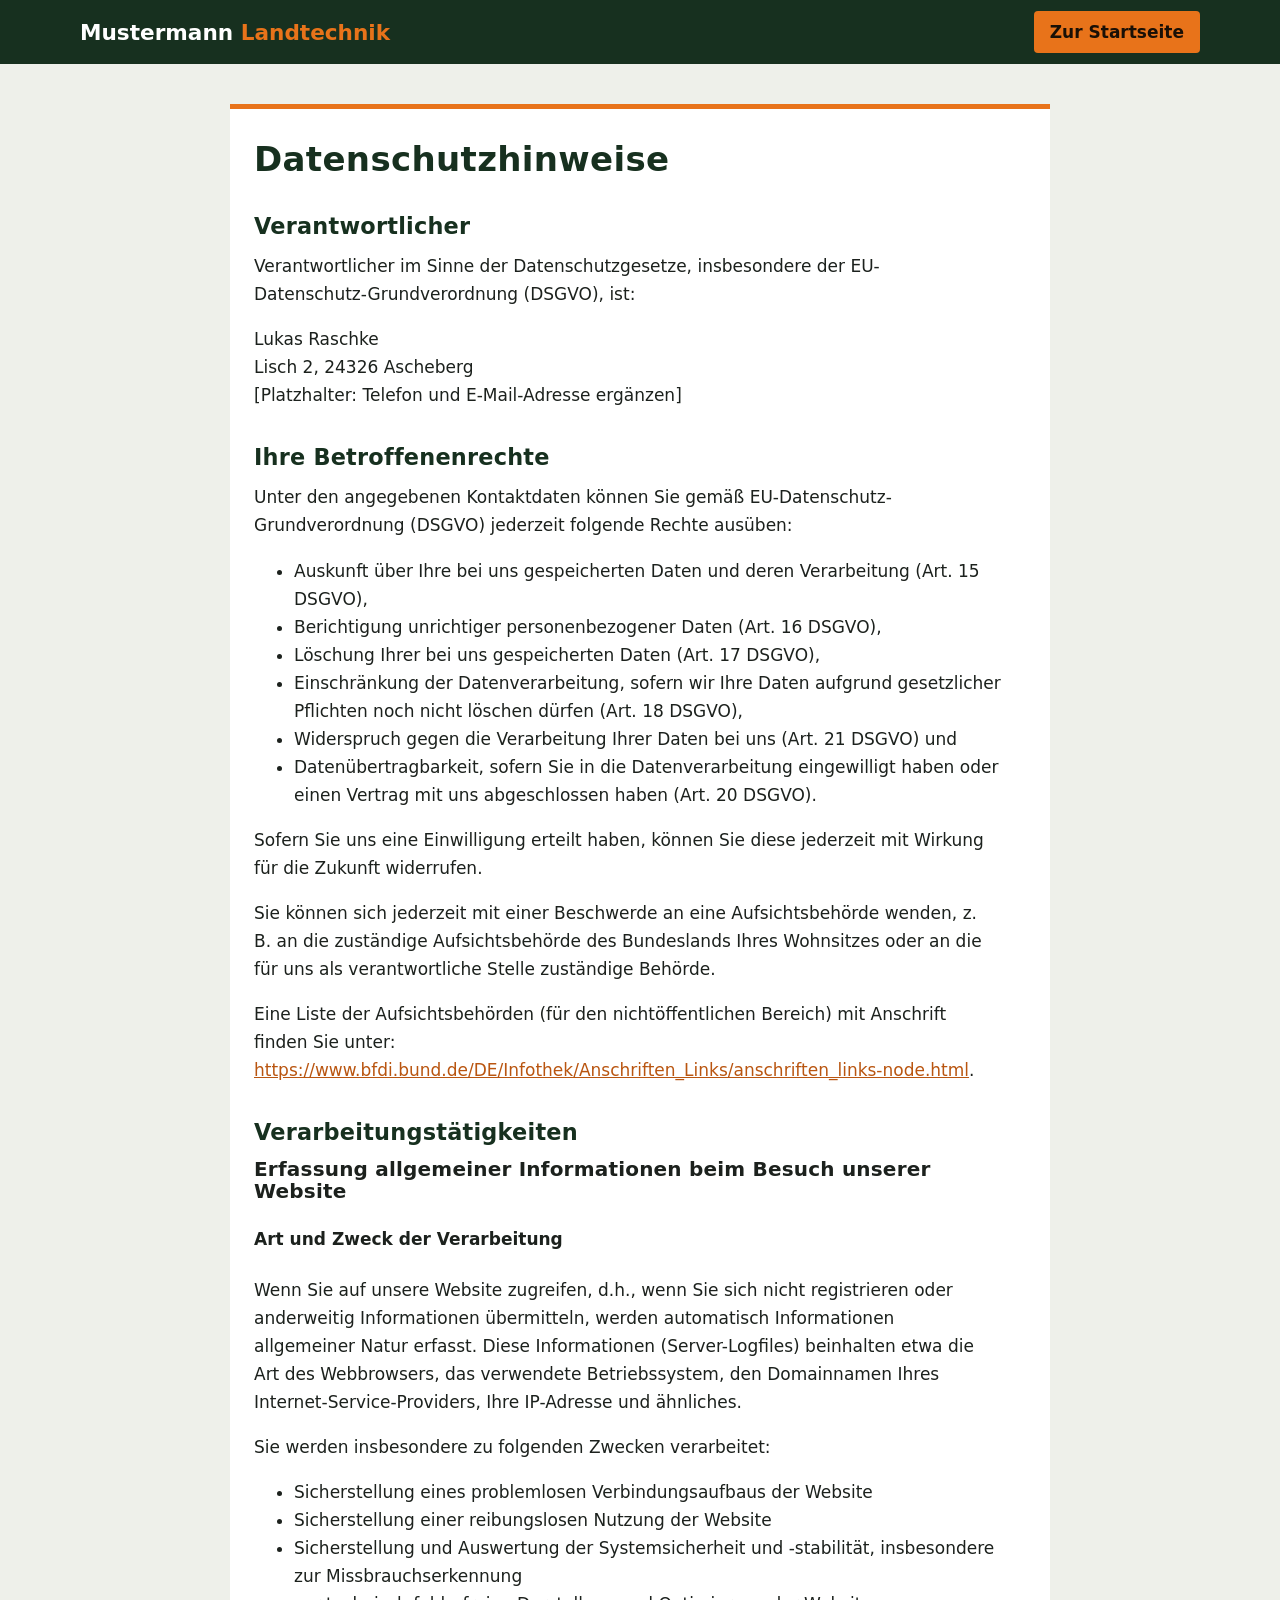
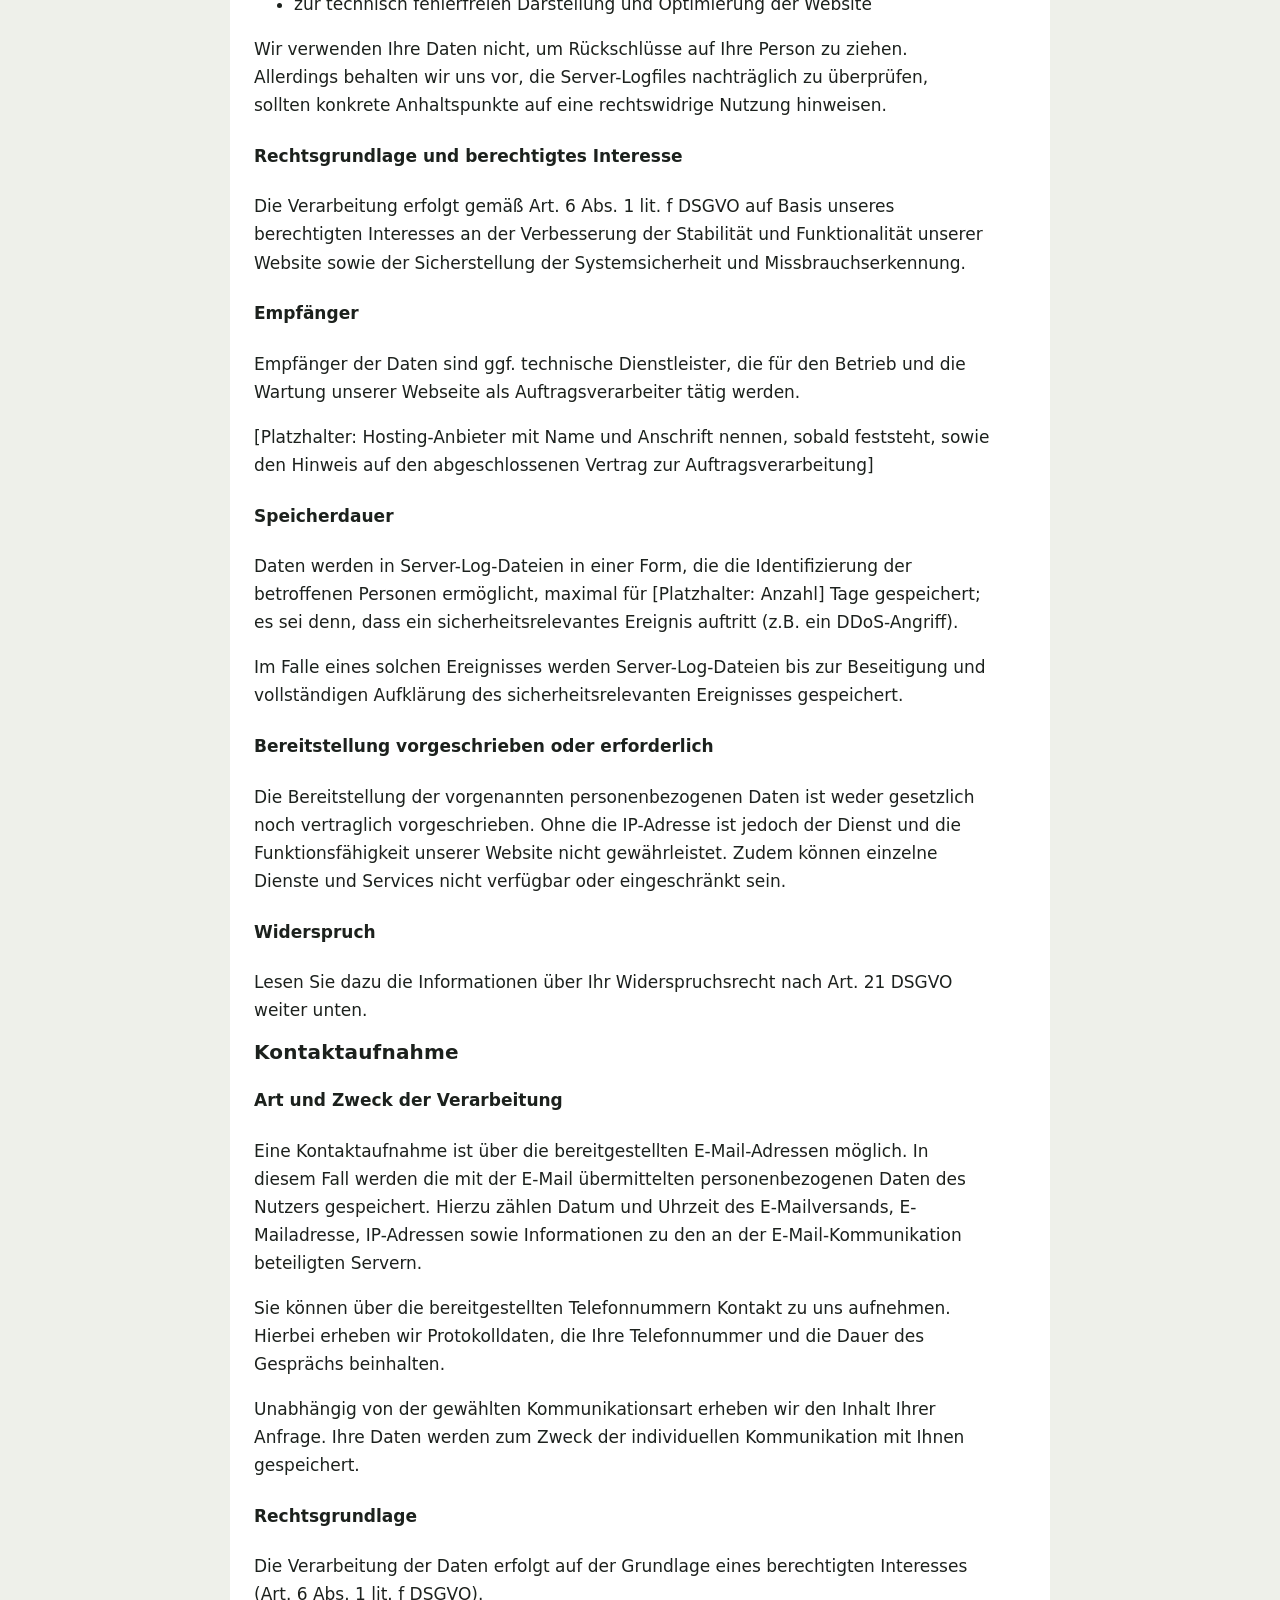
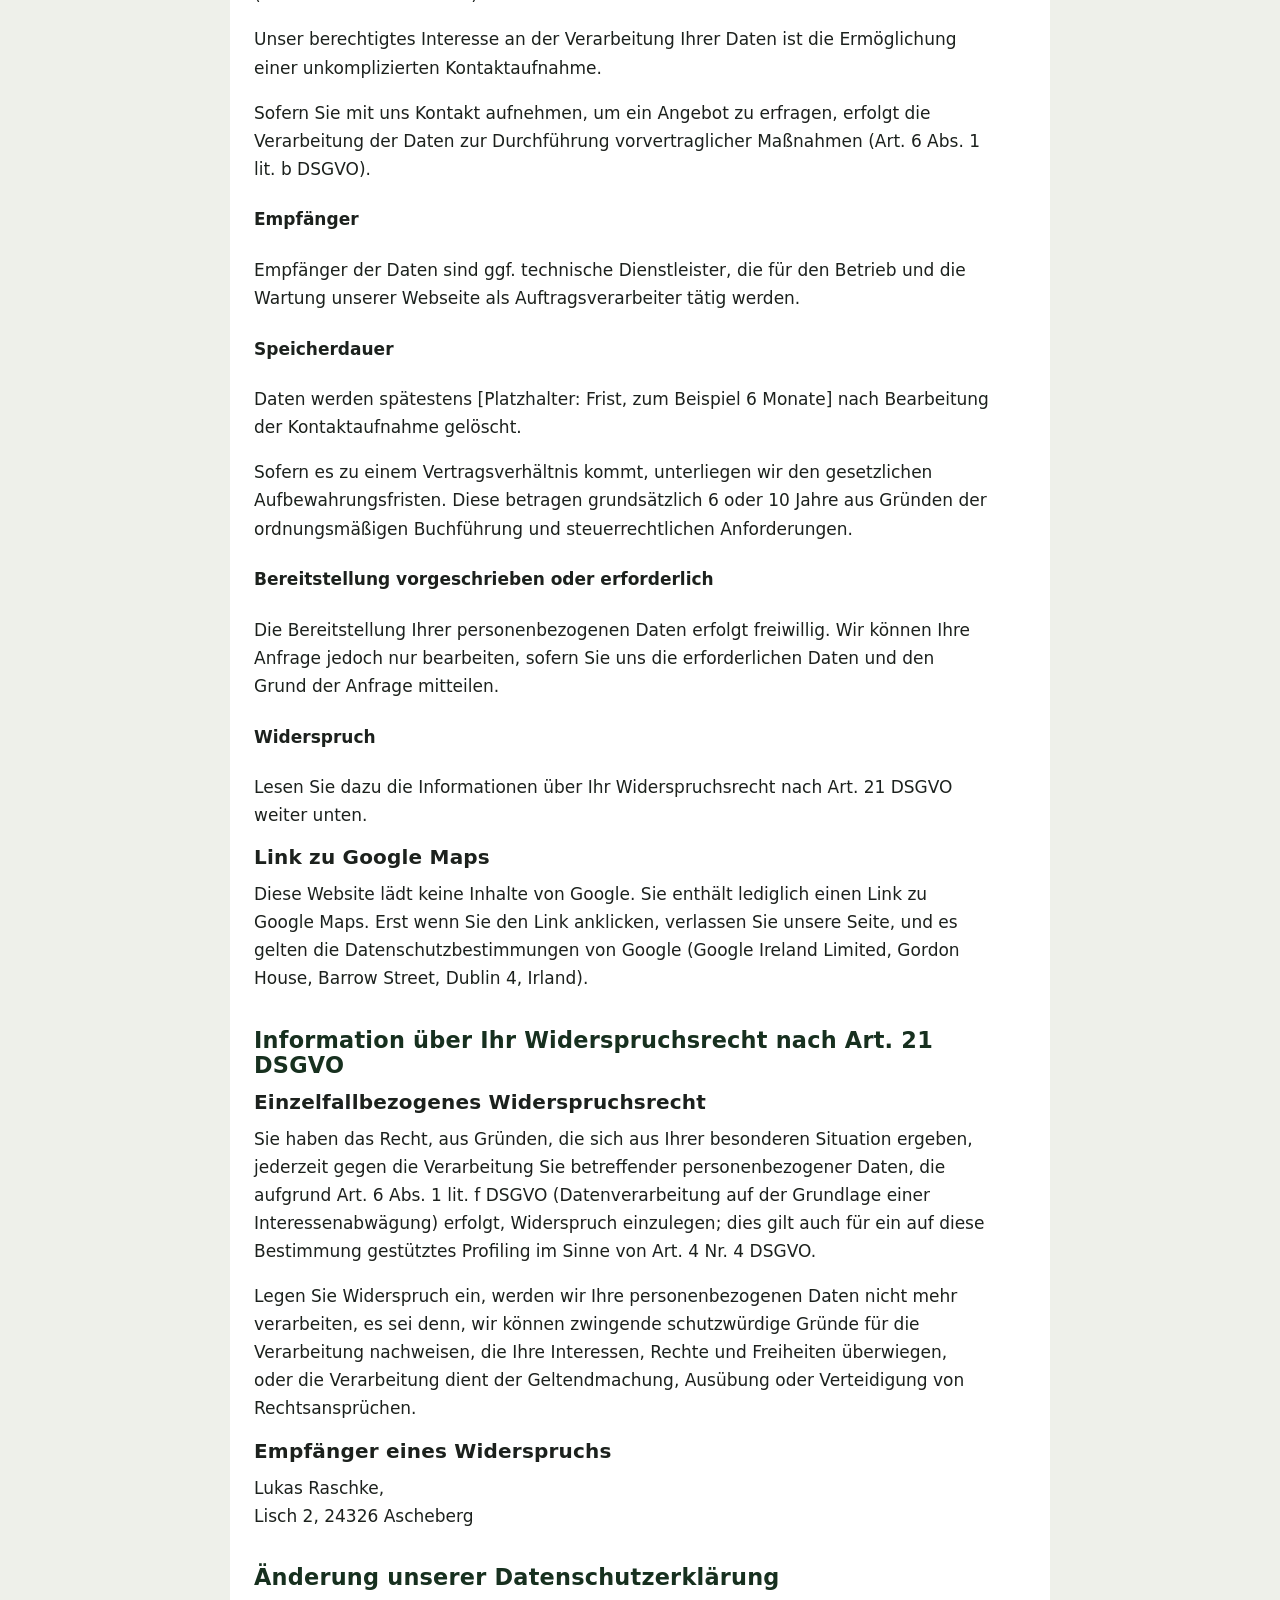
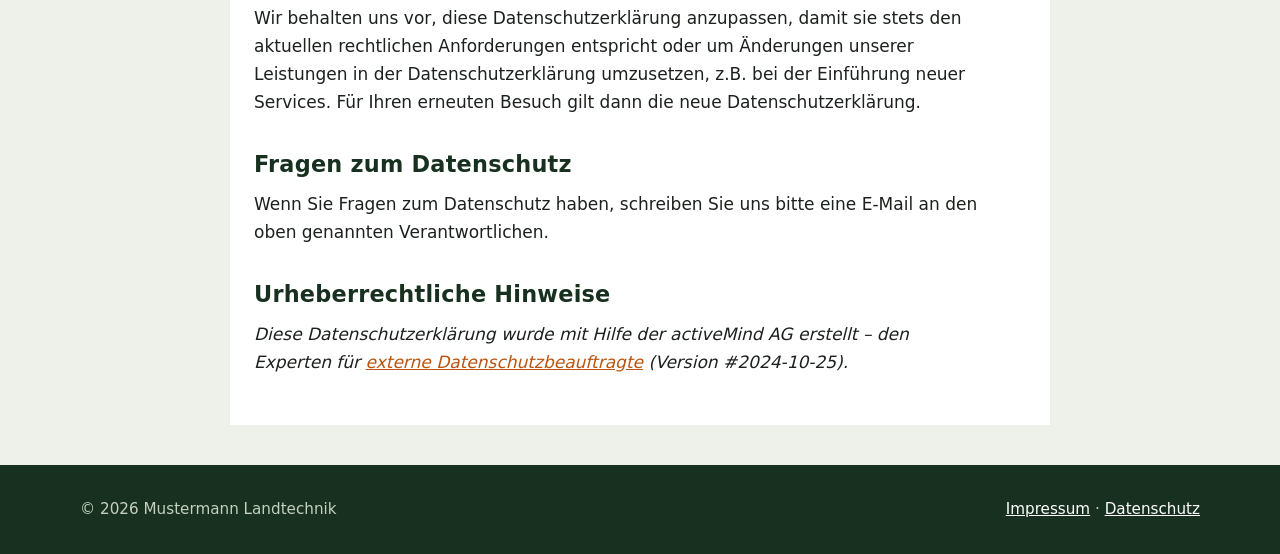
==== datenschutz.html @ 5ae8436a "Add files via upload" ====
<!DOCTYPE html>
<html lang="de">
<head>
<meta charset="utf-8">
<meta name="viewport" content="width=device-width, initial-scale=1">
<title>Datenschutzerklärung – Mustermann Landtechnik</title>
<meta name="robots" content="noindex">
<link rel="stylesheet" href="css/style.css">
</head>
<body>
<header class="kopf"><div class="wrap">
  <a class="logo" href="index.html">Mustermann <span>Landtechnik</span></a>
  <nav class="nav"><a class="anruf" href="index.html">Zur Startseite</a></nav>
</div></header>

<main class="recht">
<h1>Datenschutzhinweise</h1>

<h2>Verantwortlicher</h2>
<p>Verantwortlicher im Sinne der Datenschutzgesetze, insbesondere der EU-Datenschutz-Grundverordnung (DSGVO), ist:</p>
<p>Lukas Raschke<br>Lisch 2, 24326 Ascheberg<br>[Platzhalter: Telefon und E-Mail-Adresse ergänzen]</p>

<h2>Ihre Betroffenenrechte</h2>
<p>Unter den angegebenen Kontaktdaten können Sie gemäß EU-Datenschutz-Grundverordnung (DSGVO) jederzeit folgende Rechte ausüben:</p>
<ul>
<li>Auskunft über Ihre bei uns gespeicherten Daten und deren Verarbeitung (Art. 15 DSGVO),</li>
<li>Berichtigung unrichtiger personenbezogener Daten (Art. 16 DSGVO),</li>
<li>Löschung Ihrer bei uns gespeicherten Daten (Art. 17 DSGVO),</li>
<li>Einschränkung der Datenverarbeitung, sofern wir Ihre Daten aufgrund gesetzlicher Pflichten noch nicht löschen dürfen (Art. 18 DSGVO),</li>
<li>Widerspruch gegen die Verarbeitung Ihrer Daten bei uns (Art. 21 DSGVO) und</li>
<li>Datenübertragbarkeit, sofern Sie in die Datenverarbeitung eingewilligt haben oder einen Vertrag mit uns abgeschlossen haben (Art. 20 DSGVO).</li>
</ul>
<p>Sofern Sie uns eine Einwilligung erteilt haben, können Sie diese jederzeit mit Wirkung für die Zukunft widerrufen.</p>
<p>Sie können sich jederzeit mit einer Beschwerde an eine Aufsichtsbehörde wenden, z. B. an die zuständige Aufsichtsbehörde des Bundeslands Ihres Wohnsitzes oder an die für uns als verantwortliche Stelle zuständige Behörde.</p>
<p>Eine Liste der Aufsichtsbehörden (für den nichtöffentlichen Bereich) mit Anschrift finden Sie unter: <a href="https://www.bfdi.bund.de/DE/Infothek/Anschriften_Links/anschriften_links-node.html">https://www.bfdi.bund.de/DE/Infothek/Anschriften_Links/anschriften_links-node.html</a>.</p>

<h2>Verarbeitungstätigkeiten</h2>
<h3>Erfassung allgemeiner Informationen beim Besuch unserer Website</h3>
<h4>Art und Zweck der Verarbeitung</h4>
<p>Wenn Sie auf unsere Website zugreifen, d.h., wenn Sie sich nicht registrieren oder anderweitig Informationen übermitteln, werden automatisch Informationen allgemeiner Natur erfasst. Diese Informationen (Server-Logfiles) beinhalten etwa die Art des Webbrowsers, das verwendete Betriebssystem, den Domainnamen Ihres Internet-Service-Providers, Ihre IP-Adresse und ähnliches.</p>
<p>Sie werden insbesondere zu folgenden Zwecken verarbeitet:</p>
<ul>
<li>Sicherstellung eines problemlosen Verbindungsaufbaus der Website</li>
<li>Sicherstellung einer reibungslosen Nutzung der Website</li>
<li>Sicherstellung und Auswertung der Systemsicherheit und -stabilität, insbesondere zur Missbrauchserkennung</li>
<li>zur technisch fehlerfreien Darstellung und Optimierung der Website</li>
</ul>
<p>Wir verwenden Ihre Daten nicht, um Rückschlüsse auf Ihre Person zu ziehen. Allerdings behalten wir uns vor, die Server-Logfiles nachträglich zu überprüfen, sollten konkrete Anhaltspunkte auf eine rechtswidrige Nutzung hinweisen.</p>
<h4>Rechtsgrundlage und berechtigtes Interesse</h4>
<p>Die Verarbeitung erfolgt gemäß Art. 6 Abs. 1 lit. f DSGVO auf Basis unseres berechtigten Interesses an der Verbesserung der Stabilität und Funktionalität unserer Website sowie der Sicherstellung der Systemsicherheit und Missbrauchserkennung.</p>
<h4>Empfänger</h4>
<p>Empfänger der Daten sind ggf. technische Dienstleister, die für den Betrieb und die Wartung unserer Webseite als Auftragsverarbeiter tätig werden.</p>
<p>[Platzhalter: Hosting-Anbieter mit Name und Anschrift nennen, sobald feststeht, sowie den Hinweis auf den abgeschlossenen Vertrag zur Auftragsverarbeitung]</p>
<h4>Speicherdauer</h4>
<p>Daten werden in Server-Log-Dateien in einer Form, die die Identifizierung der betroffenen Personen ermöglicht, maximal für [Platzhalter: Anzahl] Tage gespeichert; es sei denn, dass ein sicherheitsrelevantes Ereignis auftritt (z.B. ein DDoS-Angriff).</p>
<p>Im Falle eines solchen Ereignisses werden Server-Log-Dateien bis zur Beseitigung und vollständigen Aufklärung des sicherheitsrelevanten Ereignisses gespeichert.</p>
<h4>Bereitstellung vorgeschrieben oder erforderlich</h4>
<p>Die Bereitstellung der vorgenannten personenbezogenen Daten ist weder gesetzlich noch vertraglich vorgeschrieben. Ohne die IP-Adresse ist jedoch der Dienst und die Funktionsfähigkeit unserer Website nicht gewährleistet. Zudem können einzelne Dienste und Services nicht verfügbar oder eingeschränkt sein.</p>
<h4>Widerspruch</h4>
<p>Lesen Sie dazu die Informationen über Ihr Widerspruchsrecht nach Art. 21 DSGVO weiter unten.</p>

<h3>Kontaktaufnahme</h3>
<h4>Art und Zweck der Verarbeitung</h4>
<p>Eine Kontaktaufnahme ist über die bereitgestellten E-Mail-Adressen möglich. In diesem Fall werden die mit der E-Mail übermittelten personenbezogenen Daten des Nutzers gespeichert. Hierzu zählen Datum und Uhrzeit des E-Mailversands, E-Mailadresse, IP-Adressen sowie Informationen zu den an der E-Mail-Kommunikation beteiligten Servern.</p>
<p>Sie können über die bereitgestellten Telefonnummern Kontakt zu uns aufnehmen. Hierbei erheben wir Protokolldaten, die Ihre Telefonnummer und die Dauer des Gesprächs beinhalten.</p>
<p>Unabhängig von der gewählten Kommunikationsart erheben wir den Inhalt Ihrer Anfrage. Ihre Daten werden zum Zweck der individuellen Kommunikation mit Ihnen gespeichert.</p>
<h4>Rechtsgrundlage</h4>
<p>Die Verarbeitung der Daten erfolgt auf der Grundlage eines berechtigten Interesses (Art. 6 Abs. 1 lit. f DSGVO).</p>
<p>Unser berechtigtes Interesse an der Verarbeitung Ihrer Daten ist die Ermöglichung einer unkomplizierten Kontaktaufnahme.</p>
<p>Sofern Sie mit uns Kontakt aufnehmen, um ein Angebot zu erfragen, erfolgt die Verarbeitung der Daten zur Durchführung vorvertraglicher Maßnahmen (Art. 6 Abs. 1 lit. b DSGVO).</p>
<h4>Empfänger</h4>
<p>Empfänger der Daten sind ggf. technische Dienstleister, die für den Betrieb und die Wartung unserer Webseite als Auftragsverarbeiter tätig werden.</p>
<h4>Speicherdauer</h4>
<p>Daten werden spätestens [Platzhalter: Frist, zum Beispiel 6 Monate] nach Bearbeitung der Kontaktaufnahme gelöscht.</p>
<p>Sofern es zu einem Vertragsverhältnis kommt, unterliegen wir den gesetzlichen Aufbewahrungsfristen. Diese betragen grundsätzlich 6 oder 10 Jahre aus Gründen der ordnungsmäßigen Buchführung und steuerrechtlichen Anforderungen.</p>
<h4>Bereitstellung vorgeschrieben oder erforderlich</h4>
<p>Die Bereitstellung Ihrer personenbezogenen Daten erfolgt freiwillig. Wir können Ihre Anfrage jedoch nur bearbeiten, sofern Sie uns die erforderlichen Daten und den Grund der Anfrage mitteilen.</p>
<h4>Widerspruch</h4>
<p>Lesen Sie dazu die Informationen über Ihr Widerspruchsrecht nach Art. 21 DSGVO weiter unten.</p>

<h3>Link zu Google Maps</h3>
<p>Diese Website lädt keine Inhalte von Google. Sie enthält lediglich einen Link zu Google Maps. Erst wenn Sie den Link anklicken, verlassen Sie unsere Seite, und es gelten die Datenschutzbestimmungen von Google (Google Ireland Limited, Gordon House, Barrow Street, Dublin 4, Irland).</p>

<h2>Information über Ihr Widerspruchsrecht nach Art. 21 DSGVO</h2>
<h3>Einzelfallbezogenes Widerspruchsrecht</h3>
<p>Sie haben das Recht, aus Gründen, die sich aus Ihrer besonderen Situation ergeben, jederzeit gegen die Verarbeitung Sie betreffender personenbezogener Daten, die aufgrund Art. 6 Abs. 1 lit. f DSGVO (Datenverarbeitung auf der Grundlage einer Interessenabwägung) erfolgt, Widerspruch einzulegen; dies gilt auch für ein auf diese Bestimmung gestütztes Profiling im Sinne von Art. 4 Nr. 4 DSGVO.</p>
<p>Legen Sie Widerspruch ein, werden wir Ihre personenbezogenen Daten nicht mehr verarbeiten, es sei denn, wir können zwingende schutzwürdige Gründe für die Verarbeitung nachweisen, die Ihre Interessen, Rechte und Freiheiten überwiegen, oder die Verarbeitung dient der Geltendmachung, Ausübung oder Verteidigung von Rechtsansprüchen.</p>
<h3>Empfänger eines Widerspruchs</h3>
<p>Lukas Raschke,<br>Lisch 2, 24326 Ascheberg</p>

<h2>Änderung unserer Datenschutzerklärung</h2>
<p>Wir behalten uns vor, diese Datenschutzerklärung anzupassen, damit sie stets den aktuellen rechtlichen Anforderungen entspricht oder um Änderungen unserer Leistungen in der Datenschutzerklärung umzusetzen, z.B. bei der Einführung neuer Services. Für Ihren erneuten Besuch gilt dann die neue Datenschutzerklärung.</p>
<h2>Fragen zum Datenschutz</h2>
<p>Wenn Sie Fragen zum Datenschutz haben, schreiben Sie uns bitte eine E-Mail an den oben genannten Verantwortlichen.</p>
<h2>Urheberrechtliche Hinweise</h2>
<p><em>Diese Datenschutzerklärung wurde mit Hilfe der activeMind AG erstellt – den Experten für <a href="https://www.activemind.de/datenschutz/datenschutzbeauftragter/" target="_blank" rel="noopener">externe Datenschutzbeauftragte</a> (Version #2024-10-25).</em></p>
</main>

<footer class="fuss"><div class="wrap">
  <span>© 2026 Mustermann Landtechnik</span>
  <span><a href="impressum.html">Impressum</a> · <a href="datenschutz.html">Datenschutz</a></span>
</div></footer>
</body>
</html>
---- css/style.css ----
/* Mustermann Landtechnik – Stylesheet
   Farben und Schrift oben in :root anpassen */
:root{
  --wald:#17301f; --wald-hell:#24472f; --orange:#e8731a; --orange-dunkel:#b95510;
  --papier:#eef0ea; --weiss:#fff; --text:#1c211d; --grau:#5d665f; --linie:#d3d8cf;
  --head:"Bahnschrift","DIN Alternate","Arial Narrow","Roboto Condensed",system-ui,sans-serif;
  --body:system-ui,-apple-system,"Segoe UI",Roboto,sans-serif;
}
*{box-sizing:border-box}
html{scroll-behavior:smooth;scroll-padding-top:5rem}
body{margin:0;font:1.0625rem/1.65 var(--body);color:var(--text);background:var(--papier)}
img{max-width:100%;display:block}
a{color:var(--orange-dunkel)}
a:focus-visible,button:focus-visible{outline:3px solid var(--orange);outline-offset:2px}
h1,h2,h3{font-family:var(--head);line-height:1.1;margin:0 0 .6em;letter-spacing:.01em}
h2{font-size:clamp(1.7rem,3vw,2.2rem);color:var(--wald)}
h3{font-size:1.25rem}
p{margin:0 0 1em;max-width:68ch}
.wrap{max-width:1160px;margin:0 auto;padding:0 1.25rem}

/* Kopfzeile */
.kopf{position:sticky;top:0;z-index:10;background:var(--wald);color:#fff}
.kopf .wrap{display:flex;align-items:center;justify-content:space-between;gap:1rem;min-height:4rem}
.logo{font:700 1.35rem var(--head);color:#fff;text-decoration:none}
.logo span{color:var(--orange)}
.nav{display:flex;gap:1.4rem;align-items:center}
.nav a{color:#dfe7dc;text-decoration:none;font-weight:500}
.nav a:hover{color:#fff}
.nav .anruf{background:var(--orange);color:#1a1006;padding:.45rem 1rem;border-radius:4px;font-weight:700}

/* Einstieg */
.hero{background:var(--wald);color:#fff;position:relative;overflow:hidden;padding:4.5rem 0 5rem}
.hero::after{content:"";position:absolute;right:-6%;top:0;bottom:0;width:34%;background:var(--orange);transform:skewX(-14deg);opacity:.95}
.hero .wrap{position:relative;z-index:1}
.hero h1{font-size:clamp(2.6rem,7vw,5rem);max-width:12ch;margin-bottom:.4em}
.hero p{font-size:1.2rem;color:#d5dfd2;max-width:46ch}
.knoepfe{display:flex;flex-wrap:wrap;gap:.8rem;margin-top:1.6rem}
.knopf{display:inline-block;padding:.8rem 1.4rem;border-radius:4px;font-weight:700;text-decoration:none;border:2px solid #fff;color:#fff}
.knopf.voll{background:#fff;color:var(--wald)}
.knopf:hover{background:var(--orange);border-color:var(--orange);color:#1a1006}
.hero-foto{position:absolute;right:4%;bottom:-1.5rem;width:min(34%,380px);z-index:1}

/* Zwei Spalten */
.zweispaltig{display:grid;grid-template-columns:minmax(0,2fr) minmax(0,1fr);gap:3rem;padding:3.5rem 0;align-items:start}
main section{margin-bottom:3.5rem}
aside{position:sticky;top:5rem;display:grid;gap:1.25rem}
.box{background:var(--weiss);border-top:5px solid var(--orange);padding:1.4rem;border-radius:0 0 6px 6px}
.box h2{font-size:1.4rem;margin-bottom:.8em}

/* Bildplatzhalter – <div class="ph"> einfach durch <img src="..." alt="..."> ersetzen */
.ph{background:repeating-linear-gradient(45deg,#dfe4da,#dfe4da 12px,#e8ece4 12px,#e8ece4 24px);border:2px dashed #9ba596;color:var(--grau);display:grid;place-items:center;text-align:center;font-size:.95rem;aspect-ratio:16/10;border-radius:4px}
img.foto{border-radius:4px;aspect-ratio:16/10;object-fit:cover;width:100%}
.galerie{display:grid;grid-template-columns:repeat(3,1fr);gap:.8rem}
.galerie .ph{aspect-ratio:1}

/* Leistungen */
.leistungen{display:grid;grid-template-columns:1fr 1fr;gap:1.6rem 2rem}
.leistungen div{border-left:4px solid var(--orange);padding-left:1rem}
.leistungen p{margin:0;color:var(--grau);font-size:1rem}
.marken{display:flex;flex-wrap:wrap;gap:.6rem;padding:0;list-style:none}
.marken li{background:var(--weiss);border:1px solid var(--linie);padding:.4rem .9rem;border-radius:4px;font-weight:600}
.zeitleiste{border-left:3px solid var(--linie);padding-left:1.2rem}
.zeitleiste p{margin-bottom:.8em}
.hinweis{background:var(--wald);color:#fff;padding:1.4rem 1.6rem;border-radius:6px}
.hinweis h3{color:#fff;margin-bottom:.3em}
.hinweis p{margin:0;color:#d5dfd2}

/* Team */
.team{display:grid;grid-template-columns:1fr 1fr;gap:1rem;text-align:center}
.rund{width:100%;aspect-ratio:1;border-radius:50%;object-fit:cover;background:#dfe4da;border:3px solid var(--orange);display:grid;place-items:center;font:700 1.6rem var(--head);color:var(--grau);margin-bottom:.5rem}
.team strong{display:block;line-height:1.2}
.team small{color:var(--grau)}

/* Kontakt und Zeiten */
.liste{list-style:none;margin:0;padding:0;display:grid;gap:.6rem}
.zeiten{width:100%;border-collapse:collapse}
.zeiten td{padding:.35rem 0;border-bottom:1px solid var(--linie)}
.zeiten td:last-child{text-align:right;font-variant-numeric:tabular-nums}
.zeiten tr.heute{font-weight:700;color:var(--orange-dunkel)}

.fuss{background:var(--wald);color:#c5d0c1;padding:2rem 0;font-size:.95rem}
.fuss a{color:#fff}
.fuss .wrap{display:flex;flex-wrap:wrap;justify-content:space-between;gap:1rem}

/* Rechtstexte */
.recht{background:var(--weiss);max-width:820px;margin:2.5rem auto;padding:2rem 1.5rem;border-top:5px solid var(--orange)}
.recht h2{margin-top:1.6em;font-size:1.4rem}
.recht h1{color:var(--wald)}

@media (max-width:900px){
  .zweispaltig{grid-template-columns:1fr;gap:2rem}
  aside{position:static}
  .hero-foto{display:none}
  .hero::after{width:22%}
  .nav a:not(.anruf){display:none}
}
@media (max-width:560px){
  .leistungen{grid-template-columns:1fr}
  .galerie{grid-template-columns:1fr 1fr}
}
@media (prefers-reduced-motion:reduce){html{scroll-behavior:auto}}
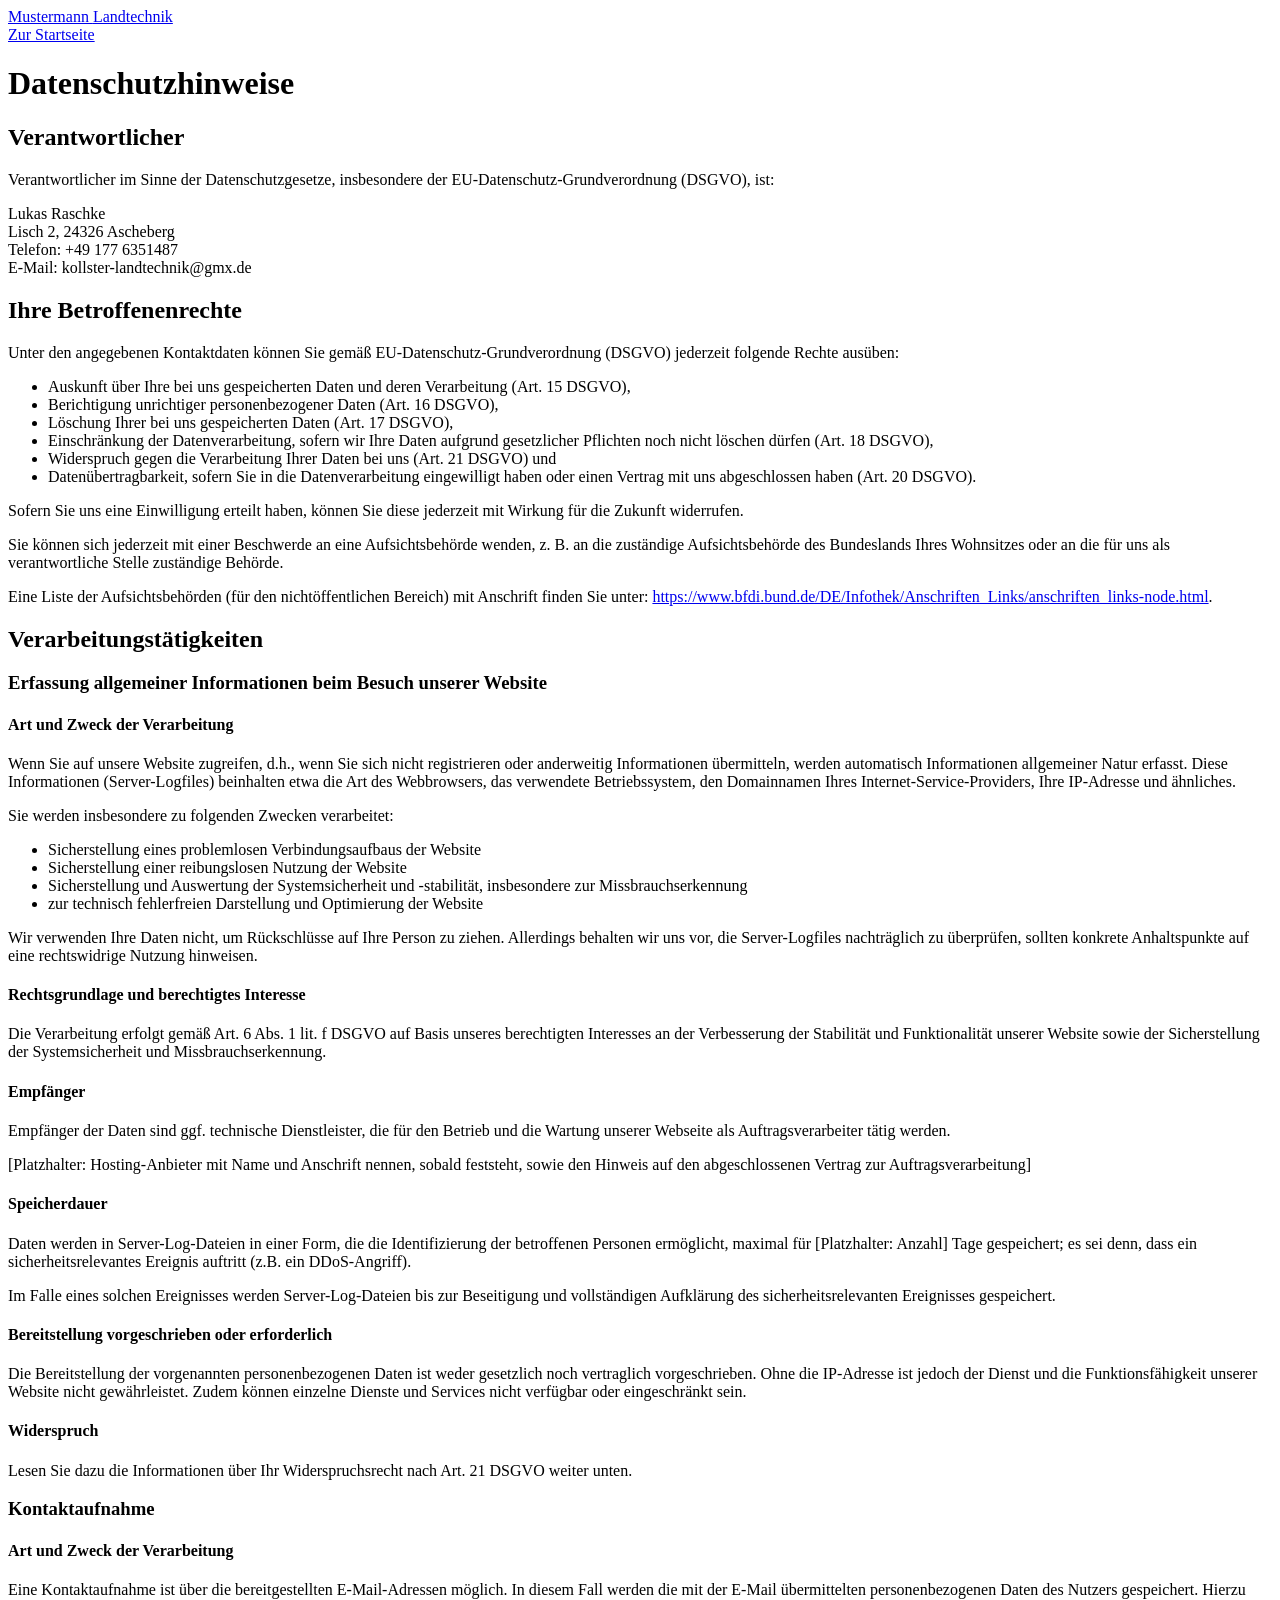
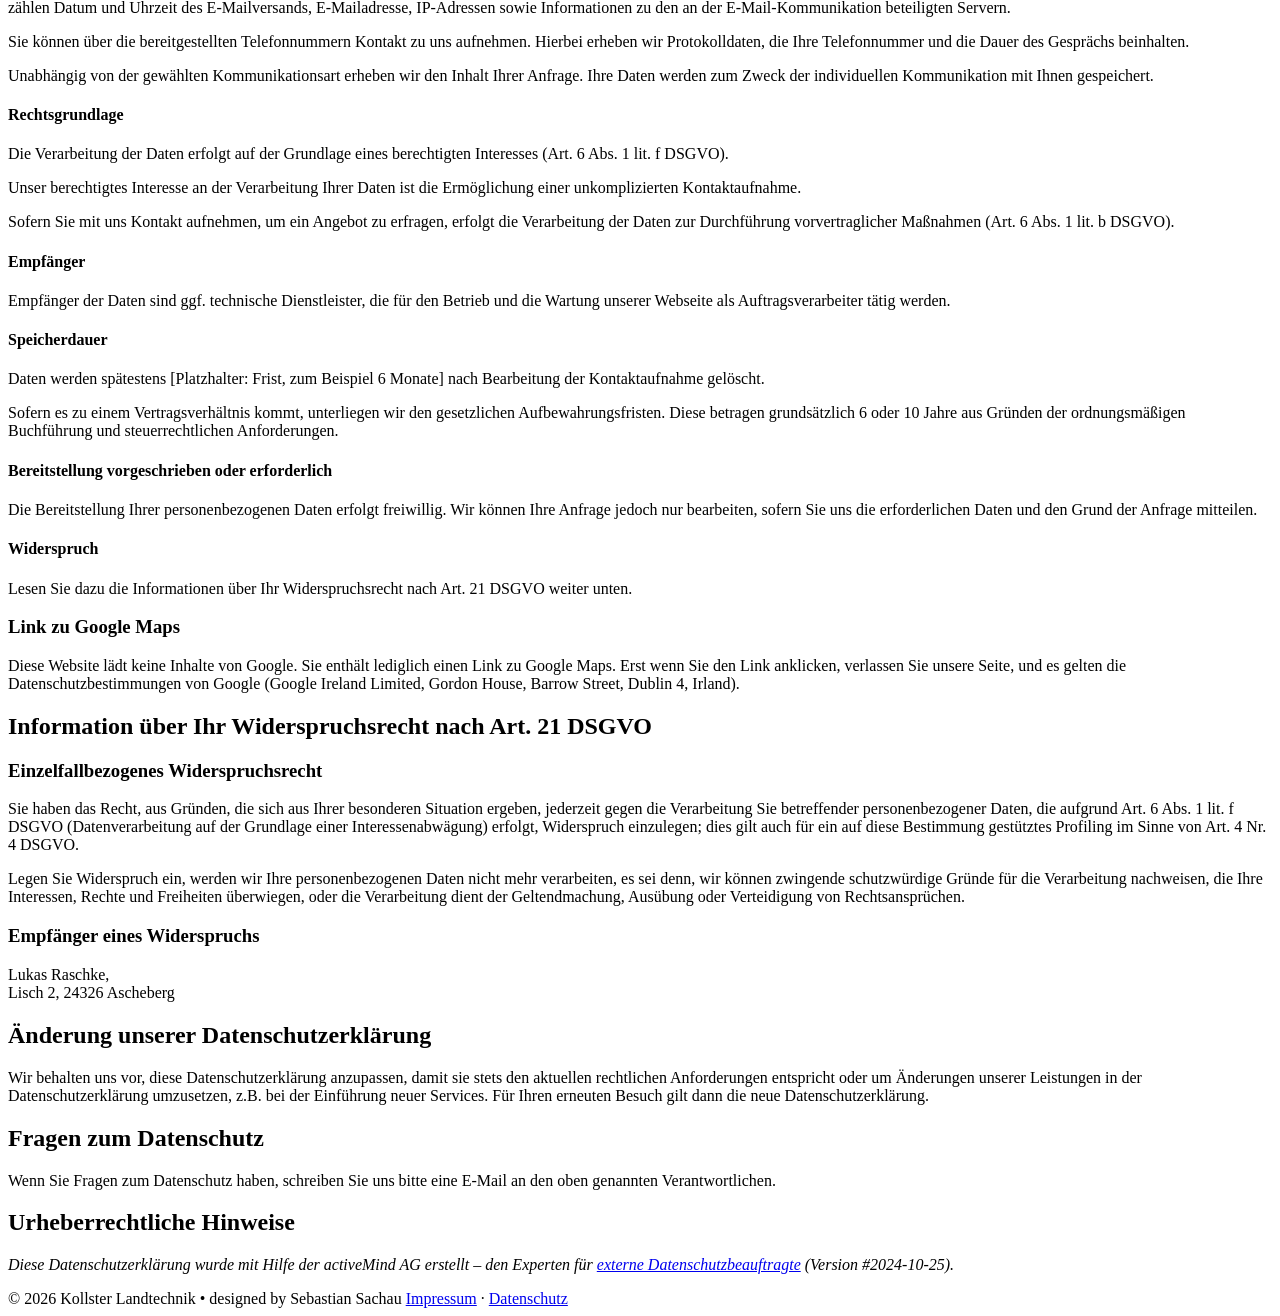
==== commit 28cae8d8: "Add files via upload" ====
--- a/datenschutz.html
+++ b/datenschutz.html
@@ -5,7 +5,7 @@
 <meta name="viewport" content="width=device-width, initial-scale=1">
 <title>Datenschutzerklärung – Mustermann Landtechnik</title>
 <meta name="robots" content="noindex">
-<link rel="stylesheet" href="css/style.css">
+<link rel="stylesheet" href="style.css">
 </head>
 <body>
 <header class="kopf"><div class="wrap">
@@ -18,7 +18,7 @@
 
 <h2>Verantwortlicher</h2>
 <p>Verantwortlicher im Sinne der Datenschutzgesetze, insbesondere der EU-Datenschutz-Grundverordnung (DSGVO), ist:</p>
-<p>Lukas Raschke<br>Lisch 2, 24326 Ascheberg<br>[Platzhalter: Telefon und E-Mail-Adresse ergänzen]</p>
+<p>Lukas Raschke<br>Lisch 2, 24326 Ascheberg<br>Telefon: +49 177 6351487<br>E-Mail: kollster-landtechnik@gmx.de</p>
 
 <h2>Ihre Betroffenenrechte</h2>
 <p>Unter den angegebenen Kontaktdaten können Sie gemäß EU-Datenschutz-Grundverordnung (DSGVO) jederzeit folgende Rechte ausüben:</p>
@@ -96,9 +96,11 @@
 <p><em>Diese Datenschutzerklärung wurde mit Hilfe der activeMind AG erstellt – den Experten für <a href="https://www.activemind.de/datenschutz/datenschutzbeauftragter/" target="_blank" rel="noopener">externe Datenschutzbeauftragte</a> (Version #2024-10-25).</em></p>
 </main>
 
-<footer class="fuss"><div class="wrap">
-  <span>© 2026 Mustermann Landtechnik</span>
-  <span><a href="impressum.html">Impressum</a> · <a href="datenschutz.html">Datenschutz</a></span>
-</div></footer>
+<footer class="fuss">
+  <div class="wrap">
+    <span>© 2026 Kollster Landtechnik • designed by Sebastian Sachau</span>
+    <span><a href="impressum.html">Impressum</a> · <a href="datenschutz.html">Datenschutz</a></span>
+  </div>
+</footer>
 </body>
 </html>
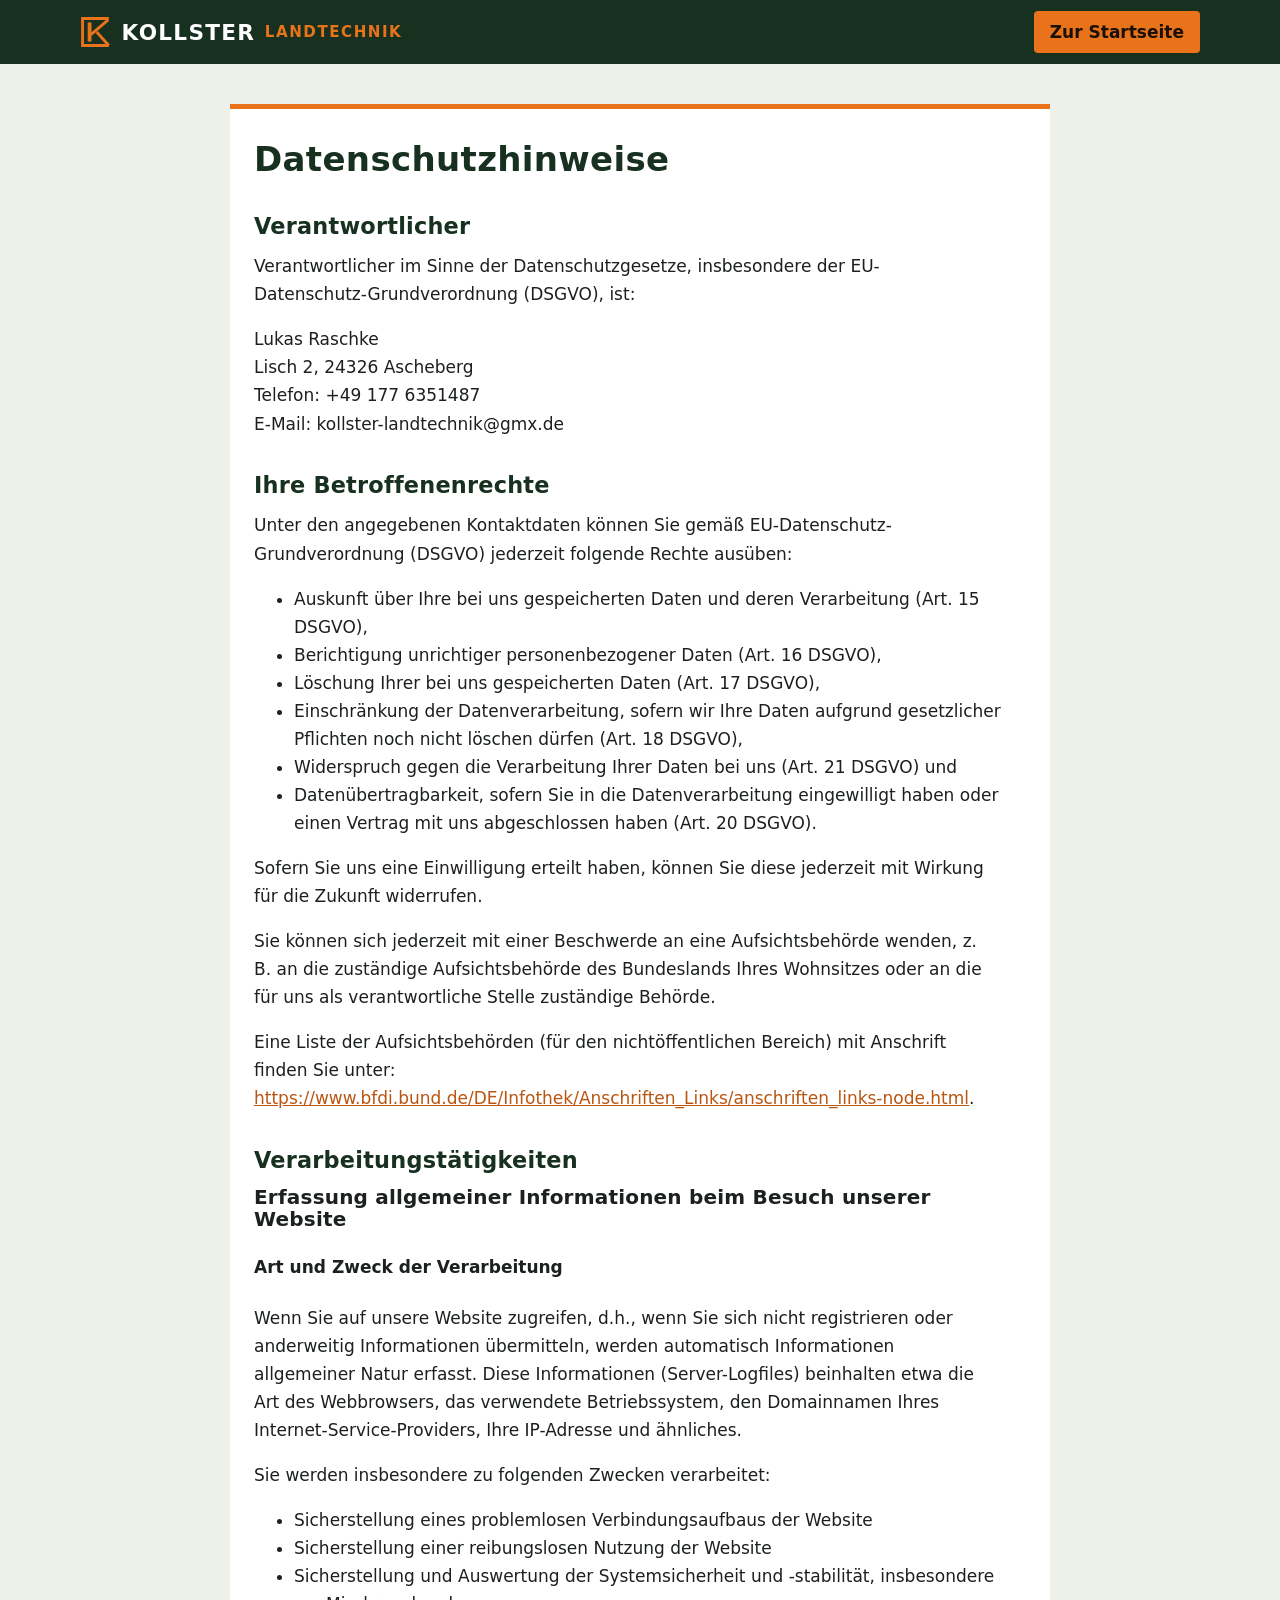
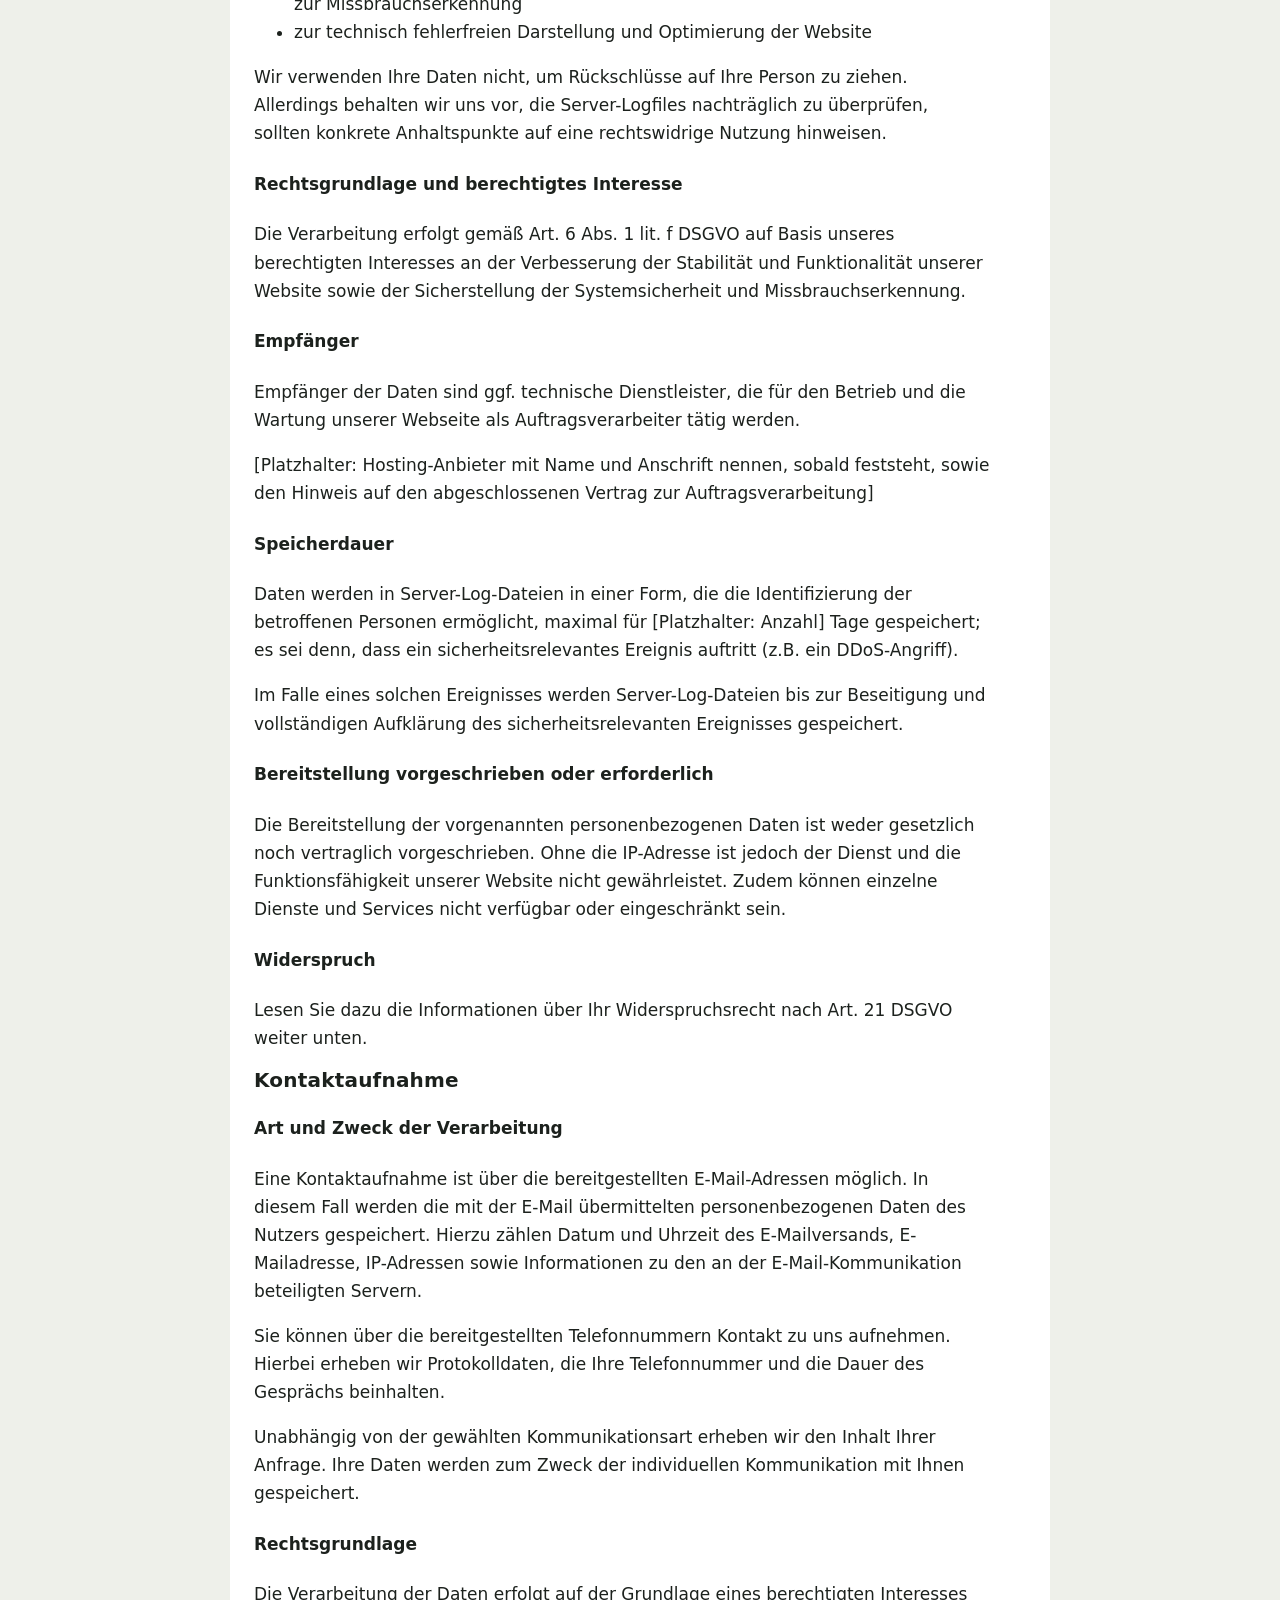
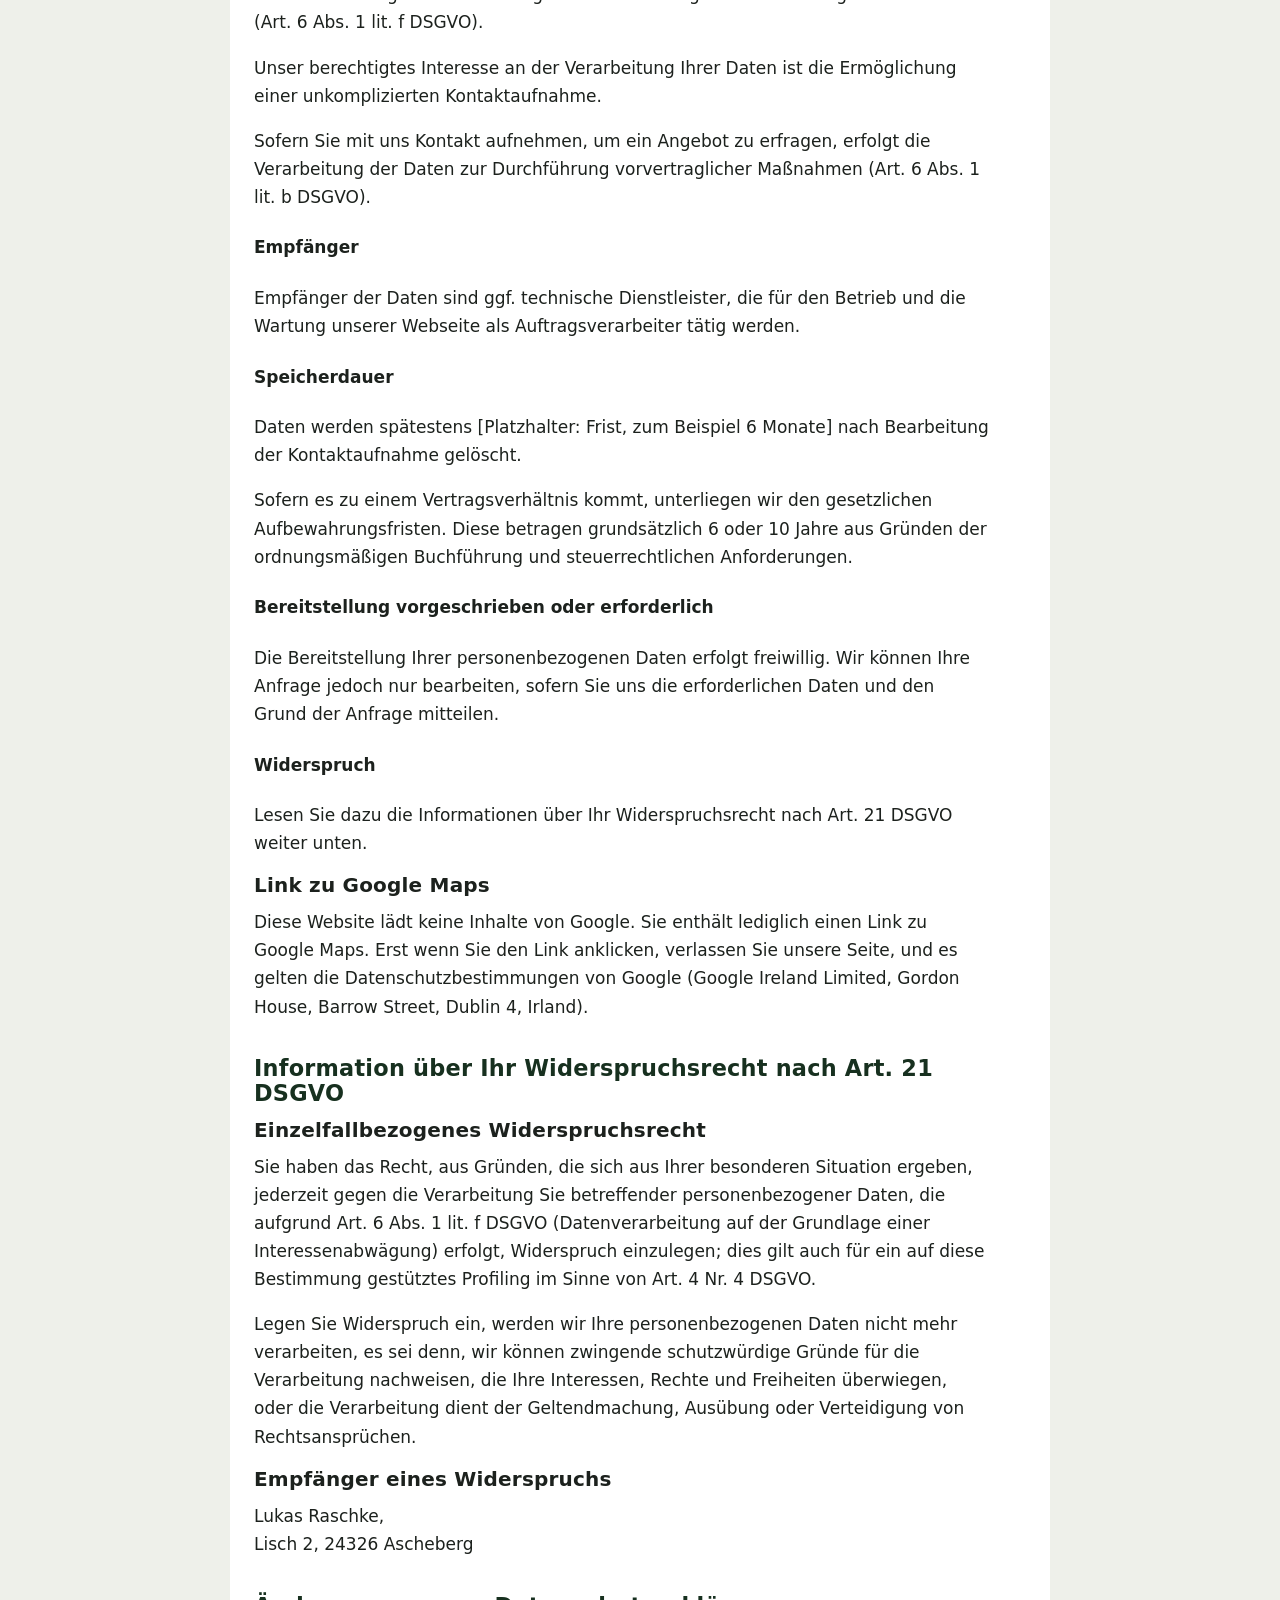
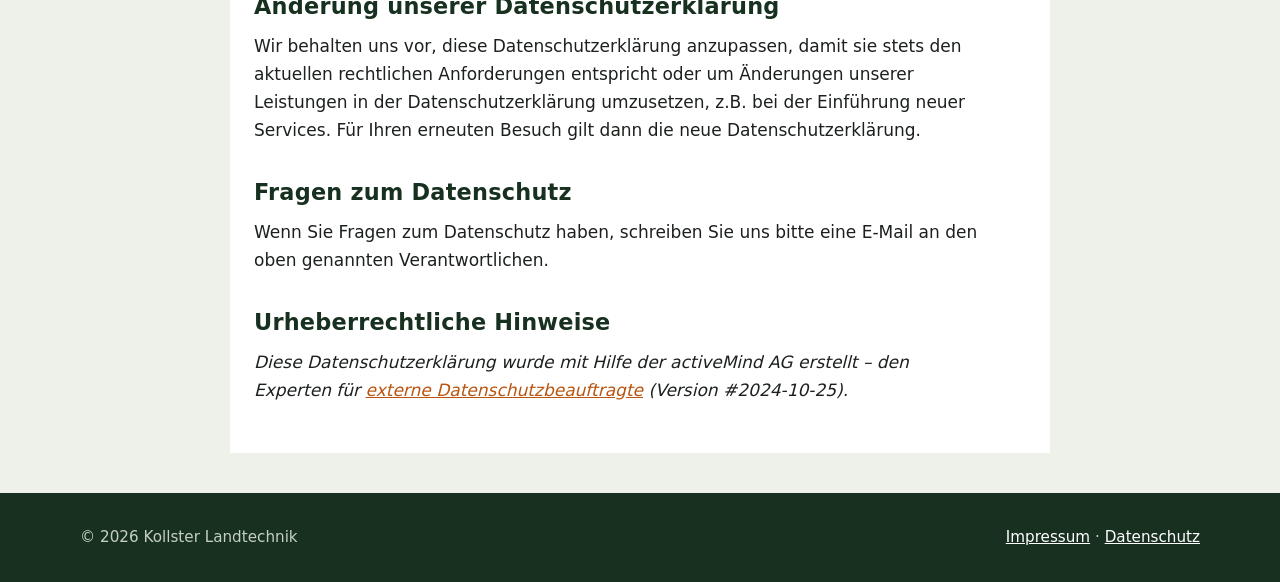
==== commit a83541c2: "Add files via upload" ====
--- a/datenschutz.html
+++ b/datenschutz.html
@@ -3,13 +3,13 @@
 <head>
 <meta charset="utf-8">
 <meta name="viewport" content="width=device-width, initial-scale=1">
-<title>Datenschutzerklärung – Mustermann Landtechnik</title>
+<title>Datenschutzerklärung – Kollster Landtechnik</title>
 <meta name="robots" content="noindex">
-<link rel="stylesheet" href="style.css">
+<link rel="stylesheet" href="css/style.css">
 </head>
 <body>
 <header class="kopf"><div class="wrap">
-  <a class="logo" href="index.html">Mustermann <span>Landtechnik</span></a>
+  <a class="logo" href="index.html"><svg viewBox="0 0 100 100" aria-hidden="true" fill="none" stroke="currentColor" stroke-width="9" stroke-linejoin="miter"><path d="M90 8H8v84h82"/><path d="M30 20v60" stroke-width="12"/><path d="M34 58L88 12"/><path d="M52 50l38 42"/></svg>Kollster <span>Landtechnik</span></a>
   <nav class="nav"><a class="anruf" href="index.html">Zur Startseite</a></nav>
 </div></header>
 
@@ -96,11 +96,9 @@
 <p><em>Diese Datenschutzerklärung wurde mit Hilfe der activeMind AG erstellt – den Experten für <a href="https://www.activemind.de/datenschutz/datenschutzbeauftragter/" target="_blank" rel="noopener">externe Datenschutzbeauftragte</a> (Version #2024-10-25).</em></p>
 </main>
 
-<footer class="fuss">
-  <div class="wrap">
-    <span>© 2026 Kollster Landtechnik • designed by Sebastian Sachau</span>
-    <span><a href="impressum.html">Impressum</a> · <a href="datenschutz.html">Datenschutz</a></span>
-  </div>
-</footer>
+<footer class="fuss"><div class="wrap">
+  <span>© 2026 Kollster Landtechnik</span>
+  <span><a href="impressum.html">Impressum</a> · <a href="datenschutz.html">Datenschutz</a></span>
+</div></footer>
 </body>
 </html>
--- a/css/style.css
+++ b/css/style.css
@@ -0,0 +1,104 @@
+/* Mustermann Landtechnik – Stylesheet
+   Farben und Schrift oben in :root anpassen */
+:root{
+  --wald:#17301f; --wald-hell:#24472f; --orange:#e8731a; --orange-dunkel:#b95510;
+  --papier:#eef0ea; --weiss:#fff; --text:#1c211d; --grau:#5d665f; --linie:#d3d8cf;
+  --head:"Bahnschrift","DIN Alternate","Arial Narrow","Roboto Condensed",system-ui,sans-serif;
+  --body:system-ui,-apple-system,"Segoe UI",Roboto,sans-serif;
+}
+*{box-sizing:border-box}
+html{scroll-behavior:smooth;scroll-padding-top:5rem}
+body{margin:0;font:1.0625rem/1.65 var(--body);color:var(--text);background:var(--papier)}
+img{max-width:100%;display:block}
+a{color:var(--orange-dunkel)}
+a:focus-visible,button:focus-visible{outline:3px solid var(--orange);outline-offset:2px}
+h1,h2,h3{font-family:var(--head);line-height:1.1;margin:0 0 .6em;letter-spacing:.01em}
+h2{font-size:clamp(1.7rem,3vw,2.2rem);color:var(--wald)}
+h3{font-size:1.25rem}
+p{margin:0 0 1em;max-width:68ch}
+.wrap{max-width:1160px;margin:0 auto;padding:0 1.25rem}
+
+/* Kopfzeile */
+.kopf{position:sticky;top:0;z-index:10;background:var(--wald);color:#fff}
+.kopf .wrap{display:flex;align-items:center;justify-content:space-between;gap:1rem;min-height:4rem}
+.logo{display:inline-flex;align-items:center;gap:.6rem;font:700 1.35rem var(--head);color:#fff;text-decoration:none;text-transform:uppercase;letter-spacing:.06em}
+.logo svg{width:2rem;height:2rem;color:var(--orange);flex:none}
+.logo span{font-size:.7em;letter-spacing:.1em}
+.logo span{color:var(--orange)}
+.nav{display:flex;gap:1.4rem;align-items:center}
+.nav a{color:#dfe7dc;text-decoration:none;font-weight:500}
+.nav a:hover{color:#fff}
+.nav .anruf{background:var(--orange);color:#1a1006;padding:.45rem 1rem;border-radius:4px;font-weight:700}
+
+/* Einstieg */
+.hero{background:var(--wald);color:#fff;position:relative;overflow:hidden;padding:4.5rem 0 5rem}
+.hero::after{content:"";position:absolute;right:-6%;top:0;bottom:0;width:34%;background:var(--orange);transform:skewX(-14deg);opacity:.95}
+.hero .wrap{position:relative;z-index:1}
+.hero h1{font-size:clamp(2.6rem,7vw,5rem);max-width:12ch;margin-bottom:.4em}
+.hero p{font-size:1.2rem;color:#d5dfd2;max-width:46ch}
+.knoepfe{display:flex;flex-wrap:wrap;gap:.8rem;margin-top:1.6rem}
+.knopf{display:inline-block;padding:.8rem 1.4rem;border-radius:4px;font-weight:700;text-decoration:none;border:2px solid #fff;color:#fff}
+.knopf.voll{background:#fff;color:var(--wald)}
+.knopf:hover{background:var(--orange);border-color:var(--orange);color:#1a1006}
+.hero-foto{position:absolute;right:4%;bottom:-1.5rem;width:min(34%,380px);z-index:1}
+
+/* Zwei Spalten */
+.zweispaltig{display:grid;grid-template-columns:minmax(0,2fr) minmax(0,1fr);gap:3rem;padding-block:3.5rem;align-items:start}
+main section{margin-bottom:3.5rem}
+aside{position:sticky;top:5rem;display:grid;gap:1.25rem}
+.box{background:var(--weiss);border-top:5px solid var(--orange);padding:1.4rem;border-radius:0 0 6px 6px}
+.box h2{font-size:1.4rem;margin-bottom:.8em}
+
+/* Bildplatzhalter – <div class="ph"> einfach durch <img src="..." alt="..."> ersetzen */
+.ph{background:repeating-linear-gradient(45deg,#dfe4da,#dfe4da 12px,#e8ece4 12px,#e8ece4 24px);border:2px dashed #9ba596;color:var(--grau);display:grid;place-items:center;text-align:center;font-size:.95rem;aspect-ratio:16/10;border-radius:4px}
+img.foto{border-radius:4px;aspect-ratio:16/10;object-fit:cover;width:100%}
+.galerie{display:grid;grid-template-columns:repeat(3,1fr);gap:.8rem}
+.galerie .ph{aspect-ratio:1}
+
+/* Leistungen */
+.leistungen{display:grid;grid-template-columns:1fr 1fr;gap:1.6rem 2rem}
+.leistungen div{border-left:4px solid var(--orange);padding-left:1rem}
+.leistungen p{margin:0;color:var(--grau);font-size:1rem}
+.marken{display:flex;flex-wrap:wrap;gap:.6rem;padding:0;list-style:none}
+.marken li{background:var(--weiss);border:1px solid var(--linie);padding:.4rem .9rem;border-radius:4px;font-weight:600}
+.zeitleiste{border-left:3px solid var(--linie);padding-left:1.2rem}
+.zeitleiste p{margin-bottom:.8em}
+.hinweis{background:var(--wald);color:#fff;padding:1.4rem 1.6rem;border-radius:6px}
+.hinweis h3{color:#fff;margin-bottom:.3em}
+.hinweis p{margin:0;color:#d5dfd2}
+
+/* Team */
+.team{display:grid;grid-template-columns:1fr 1fr;gap:1rem;text-align:center}
+.rund{width:100%;aspect-ratio:1;border-radius:50%;object-fit:cover;background:#dfe4da;border:3px solid var(--orange);display:grid;place-items:center;font:700 1.6rem var(--head);color:var(--grau);margin-bottom:.5rem}
+.team strong{display:block;line-height:1.2}
+.team small{color:var(--grau)}
+
+/* Kontakt und Zeiten */
+.liste{list-style:none;margin:0;padding:0;display:grid;gap:.6rem}
+.zeiten{width:100%;border-collapse:collapse}
+.zeiten td{padding:.35rem 0;border-bottom:1px solid var(--linie)}
+.zeiten td:last-child{text-align:right;font-variant-numeric:tabular-nums}
+.zeiten tr.heute{font-weight:700;color:var(--orange-dunkel)}
+
+.fuss{background:var(--wald);color:#c5d0c1;padding:2rem 0;font-size:.95rem}
+.fuss a{color:#fff}
+.fuss .wrap{display:flex;flex-wrap:wrap;justify-content:space-between;gap:1rem}
+
+/* Rechtstexte */
+.recht{background:var(--weiss);max-width:820px;margin:2.5rem auto;padding:2rem 1.5rem;border-top:5px solid var(--orange)}
+.recht h2{margin-top:1.6em;font-size:1.4rem}
+.recht h1{color:var(--wald)}
+.recht a{overflow-wrap:anywhere}
+
+@media (max-width:900px){
+  .zweispaltig{grid-template-columns:1fr;gap:2rem}
+  aside{position:static}
+  .hero-foto{display:none}
+  .hero::after{width:22%}
+  .nav a:not(.anruf){display:none}
+}
+@media (max-width:560px){
+  .leistungen{grid-template-columns:1fr}
+  .galerie{grid-template-columns:1fr 1fr}
+}
+@media (prefers-reduced-motion:reduce){html{scroll-behavior:auto}}
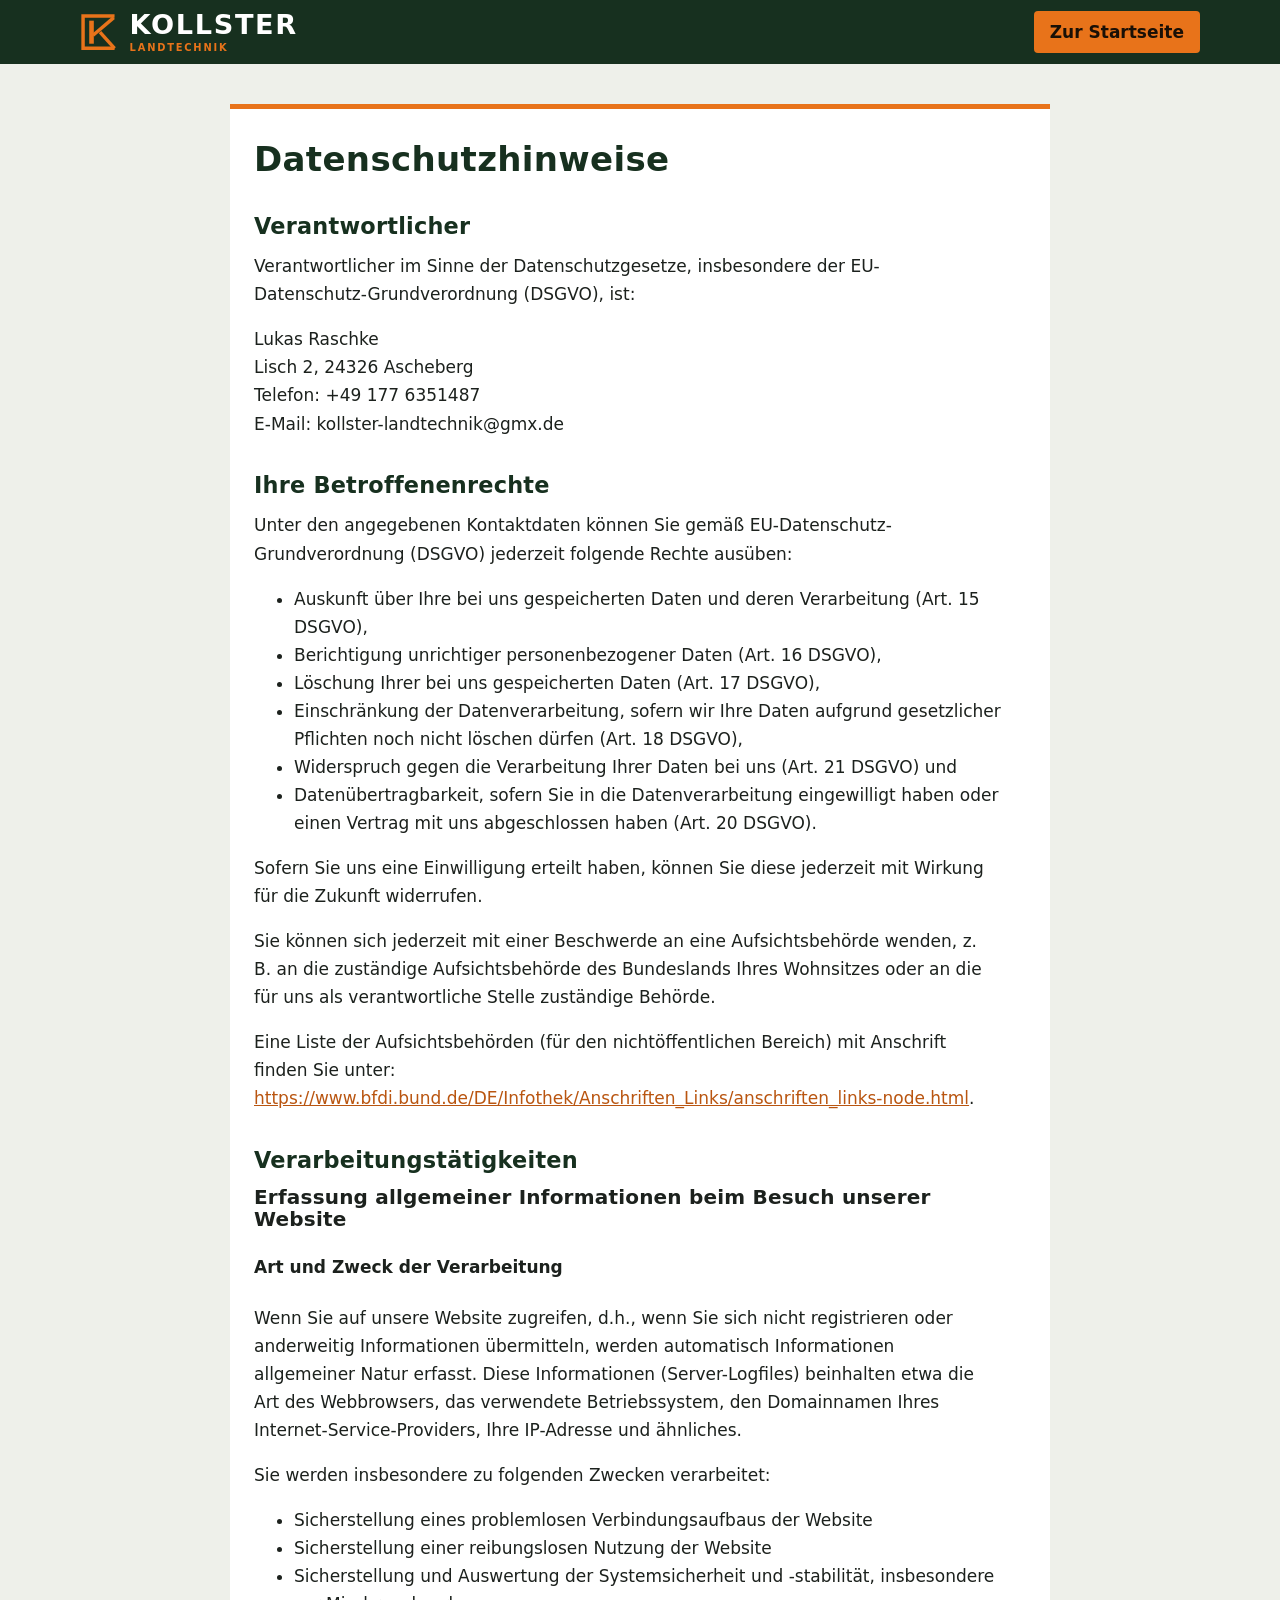
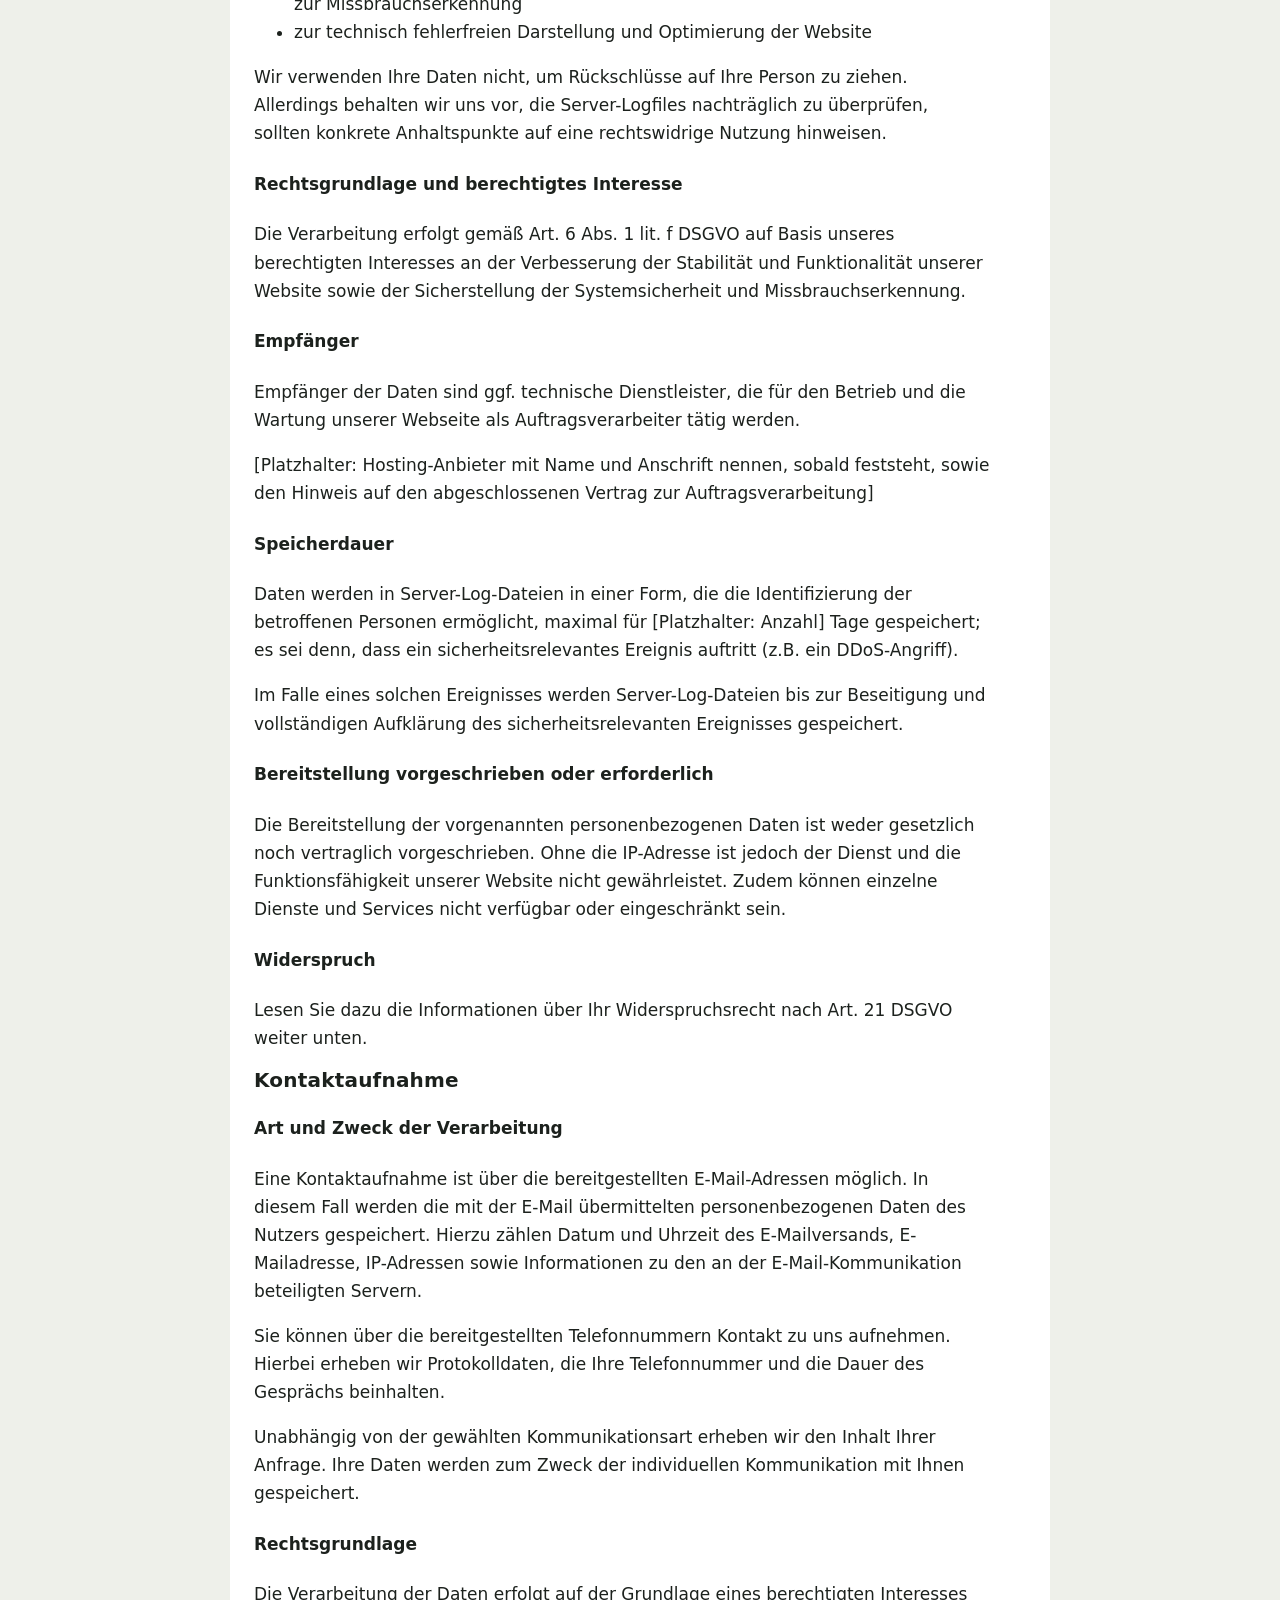
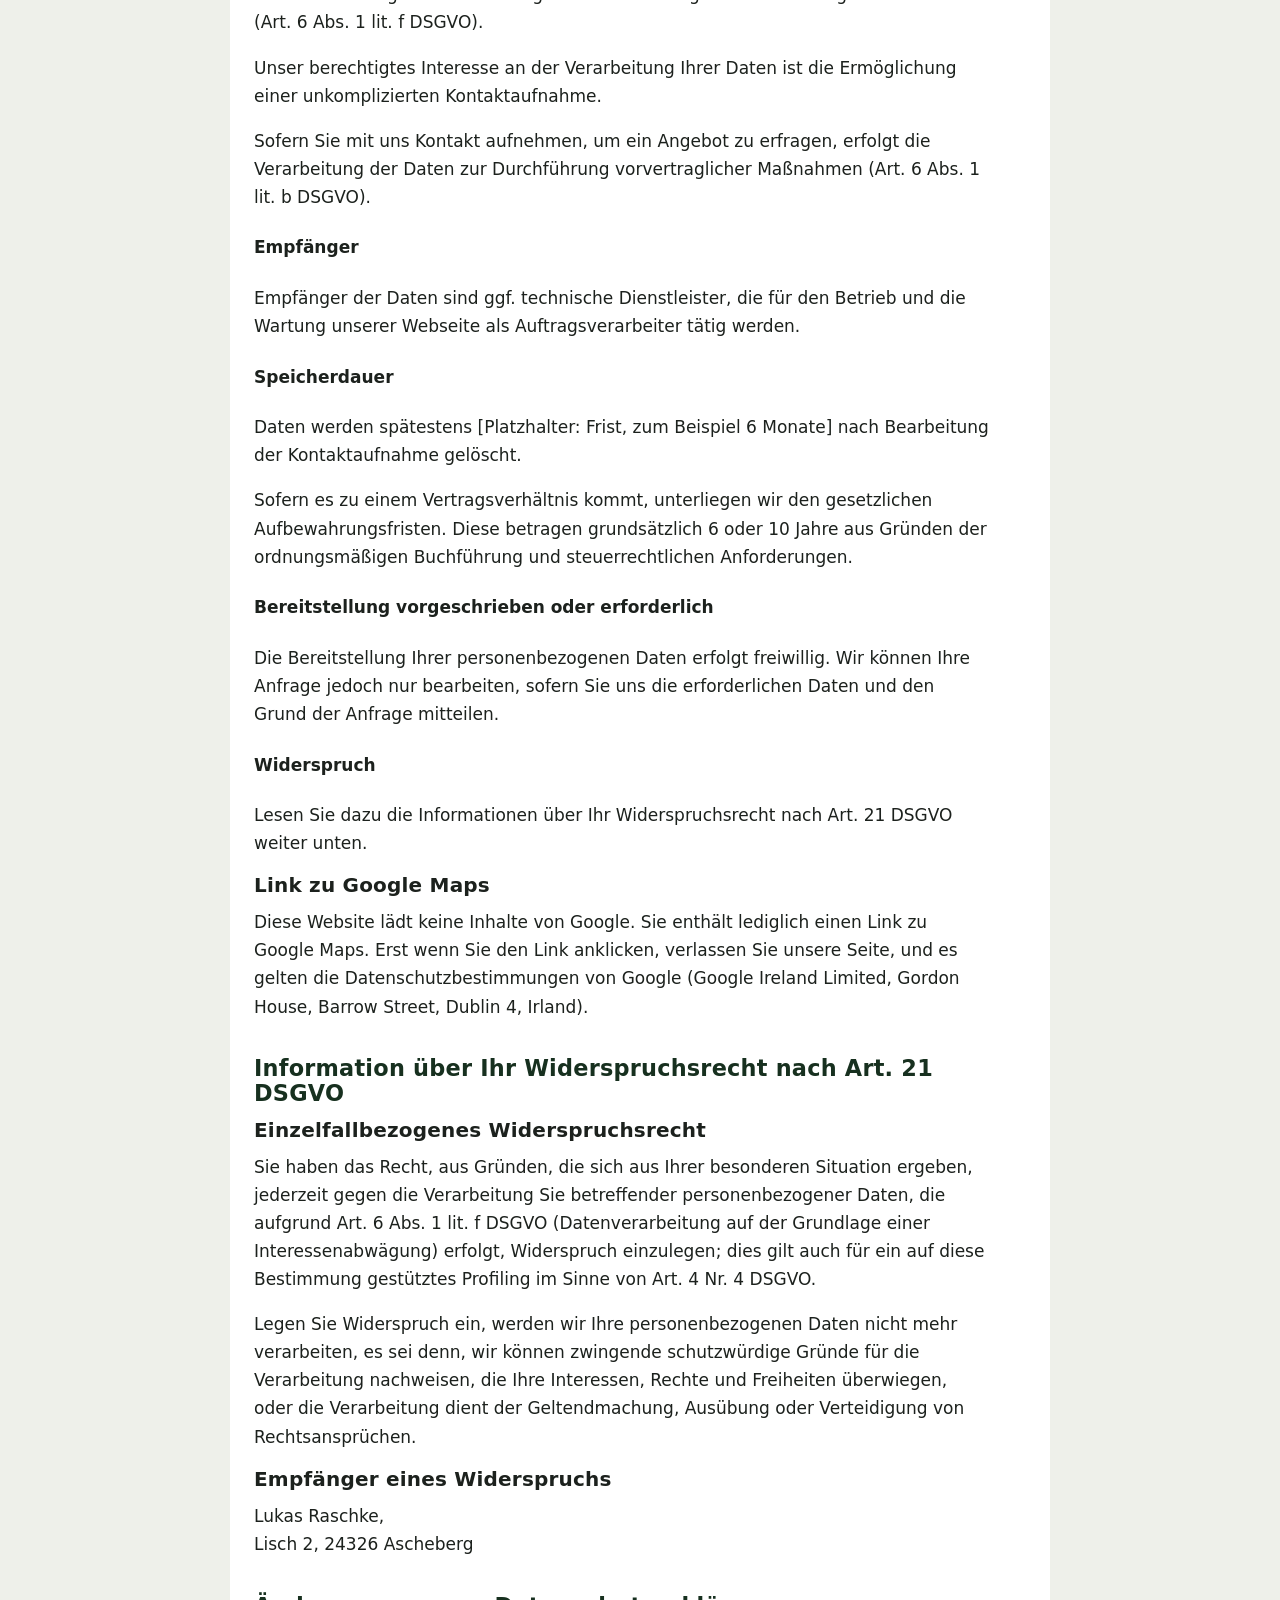
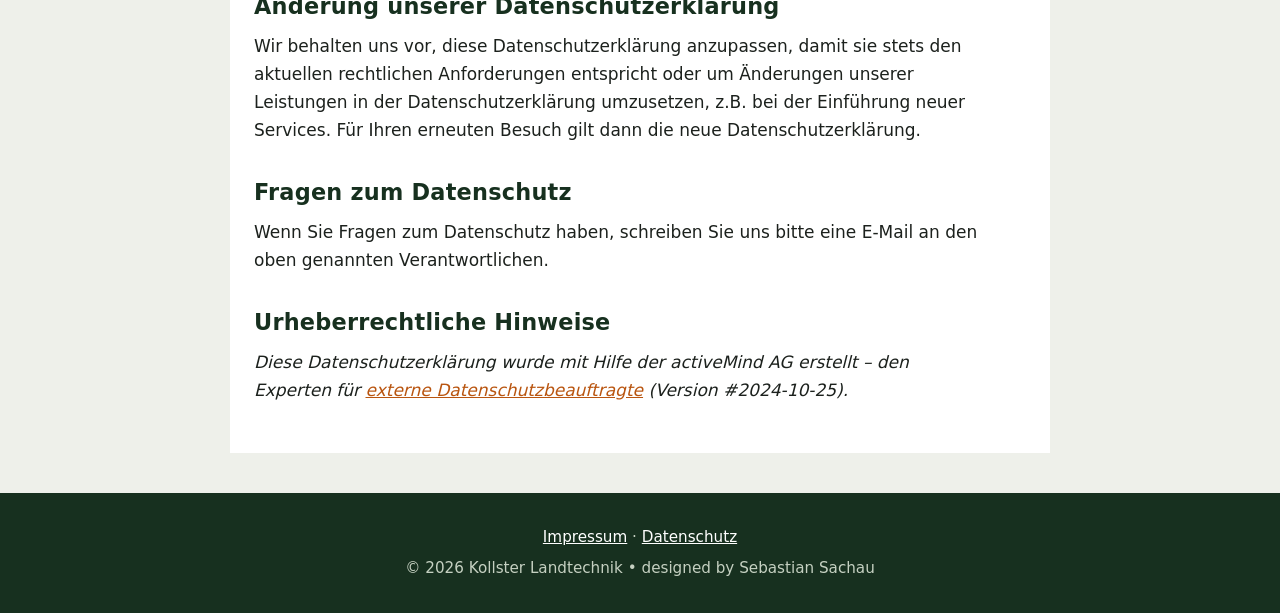
==== commit 12460b94: "Add files via upload" ====
--- a/datenschutz.html
+++ b/datenschutz.html
@@ -9,7 +9,7 @@
 </head>
 <body>
 <header class="kopf"><div class="wrap">
-  <a class="logo" href="index.html"><svg viewBox="0 0 100 100" aria-hidden="true" fill="none" stroke="currentColor" stroke-width="9" stroke-linejoin="miter"><path d="M90 8H8v84h82"/><path d="M30 20v60" stroke-width="12"/><path d="M34 58L88 12"/><path d="M52 50l38 42"/></svg>Kollster <span>Landtechnik</span></a>
+  <a class="logo" href="index.html"><svg viewBox="0 0 100 100" aria-hidden="true" fill="none" stroke="currentColor" stroke-width="9" stroke-linejoin="miter"><path d="M90 8H8v84h82"/><path d="M30 20v60" stroke-width="12"/><path d="M34 58L88 12"/><path d="M52 50l38 42"/></svg><span class="logo-text">Kollster<small>Landtechnik</small></span></a>
   <nav class="nav"><a class="anruf" href="index.html">Zur Startseite</a></nav>
 </div></header>
 
@@ -96,9 +96,11 @@
 <p><em>Diese Datenschutzerklärung wurde mit Hilfe der activeMind AG erstellt – den Experten für <a href="https://www.activemind.de/datenschutz/datenschutzbeauftragter/" target="_blank" rel="noopener">externe Datenschutzbeauftragte</a> (Version #2024-10-25).</em></p>
 </main>
 
-<footer class="fuss"><div class="wrap">
-  <span>© 2026 Kollster Landtechnik</span>
-  <span><a href="impressum.html">Impressum</a> · <a href="datenschutz.html">Datenschutz</a></span>
-</div></footer>
+<footer class="fuss">
+  <div class="wrap">
+    <nav class="fuss-links" aria-label="Rechtliches"><a href="impressum.html">Impressum</a> · <a href="datenschutz.html">Datenschutz</a></nav>
+    <p class="fuss-copy"><span>© 2026 Kollster Landtechnik</span> <span class="sep">•</span> <span>designed by Sebastian Sachau</span></p>
+  </div>
+</footer>
 </body>
 </html>
--- a/css/style.css
+++ b/css/style.css
@@ -8,7 +8,7 @@
 }
 *{box-sizing:border-box}
 html{scroll-behavior:smooth;scroll-padding-top:5rem}
-body{margin:0;font:1.0625rem/1.65 var(--body);color:var(--text);background:var(--papier)}
+body{min-height:100vh;min-height:100dvh;display:flex;flex-direction:column;margin:0;font:1.0625rem/1.65 var(--body);color:var(--text);background:var(--papier)}
 img{max-width:100%;display:block}
 a{color:var(--orange-dunkel)}
 a:focus-visible,button:focus-visible{outline:3px solid var(--orange);outline-offset:2px}
@@ -16,15 +16,15 @@
 h2{font-size:clamp(1.7rem,3vw,2.2rem);color:var(--wald)}
 h3{font-size:1.25rem}
 p{margin:0 0 1em;max-width:68ch}
-.wrap{max-width:1160px;margin:0 auto;padding:0 1.25rem}
+.wrap{width:100%;max-width:1160px;margin:0 auto;padding:0 1.25rem}
 
 /* Kopfzeile */
 .kopf{position:sticky;top:0;z-index:10;background:var(--wald);color:#fff}
 .kopf .wrap{display:flex;align-items:center;justify-content:space-between;gap:1rem;min-height:4rem}
-.logo{display:inline-flex;align-items:center;gap:.6rem;font:700 1.35rem var(--head);color:#fff;text-decoration:none;text-transform:uppercase;letter-spacing:.06em}
-.logo svg{width:2rem;height:2rem;color:var(--orange);flex:none}
-.logo span{font-size:.7em;letter-spacing:.1em}
-.logo span{color:var(--orange)}
+.logo{display:inline-flex;align-items:center;gap:.7rem;color:#fff;text-decoration:none;text-transform:uppercase}
+.logo svg{width:2.4rem;height:2.4rem;color:var(--orange);flex:none}
+.logo-text{display:flex;flex-direction:column;gap:.25rem;font:700 1.7rem/1 var(--head);letter-spacing:.06em}
+.logo-text small{font:600 .62rem/1 var(--body);letter-spacing:.18em;color:var(--orange)}
 .nav{display:flex;gap:1.4rem;align-items:center}
 .nav a{color:#dfe7dc;text-decoration:none;font-weight:500}
 .nav a:hover{color:#fff}
@@ -33,14 +33,15 @@
 /* Einstieg */
 .hero{background:var(--wald);color:#fff;position:relative;overflow:hidden;padding:4.5rem 0 5rem}
 .hero::after{content:"";position:absolute;right:-6%;top:0;bottom:0;width:34%;background:var(--orange);transform:skewX(-14deg);opacity:.95}
-.hero .wrap{position:relative;z-index:1}
+.hero .wrap{position:relative;z-index:1;display:grid;grid-template-columns:minmax(0,2fr) minmax(0,1fr);gap:3rem;align-items:center}
 .hero h1{font-size:clamp(2.6rem,7vw,5rem);max-width:12ch;margin-bottom:.4em}
 .hero p{font-size:1.2rem;color:#d5dfd2;max-width:46ch}
 .knoepfe{display:flex;flex-wrap:wrap;gap:.8rem;margin-top:1.6rem}
 .knopf{display:inline-block;padding:.8rem 1.4rem;border-radius:4px;font-weight:700;text-decoration:none;border:2px solid #fff;color:#fff}
 .knopf.voll{background:#fff;color:var(--wald)}
 .knopf:hover{background:var(--orange);border-color:var(--orange);color:#1a1006}
-.hero-foto{position:absolute;right:4%;bottom:-1.5rem;width:min(34%,380px);z-index:1}
+.hero-foto{background:#fff;padding:6px;border-radius:4px;box-shadow:0 14px 32px rgba(0,0,0,.35)}
+.hero-foto .ph{aspect-ratio:4/3}
 
 /* Zwei Spalten */
 .zweispaltig{display:grid;grid-template-columns:minmax(0,2fr) minmax(0,1fr);gap:3rem;padding-block:3.5rem;align-items:start}
@@ -80,12 +81,13 @@
 .zeiten td:last-child{text-align:right;font-variant-numeric:tabular-nums}
 .zeiten tr.heute{font-weight:700;color:var(--orange-dunkel)}
 
-.fuss{background:var(--wald);color:#c5d0c1;padding:2rem 0;font-size:.95rem}
+.fuss{margin-top:auto;background:var(--wald);color:#c5d0c1;padding:2rem 0;font-size:.95rem}
 .fuss a{color:#fff}
-.fuss .wrap{display:flex;flex-wrap:wrap;justify-content:space-between;gap:1rem}
+.fuss .wrap{text-align:center}
+.fuss p{margin:.4rem auto 0;max-width:none}
 
 /* Rechtstexte */
-.recht{background:var(--weiss);max-width:820px;margin:2.5rem auto;padding:2rem 1.5rem;border-top:5px solid var(--orange)}
+.recht{width:100%;background:var(--weiss);max-width:820px;margin:2.5rem auto;padding:2rem 1.5rem;border-top:5px solid var(--orange)}
 .recht h2{margin-top:1.6em;font-size:1.4rem}
 .recht h1{color:var(--wald)}
 .recht a{overflow-wrap:anywhere}
@@ -94,10 +96,15 @@
   .zweispaltig{grid-template-columns:1fr;gap:2rem}
   aside{position:static}
   .hero-foto{display:none}
+  .hero .wrap{grid-template-columns:1fr}
   .hero::after{width:22%}
   .nav a:not(.anruf){display:none}
 }
 @media (max-width:560px){
+  .logo-text{font-size:1.35rem}
+  .logo svg{width:2rem;height:2rem}
+  .fuss-copy span{display:block}
+  .fuss-copy .sep{display:none}
   .leistungen{grid-template-columns:1fr}
   .galerie{grid-template-columns:1fr 1fr}
 }
